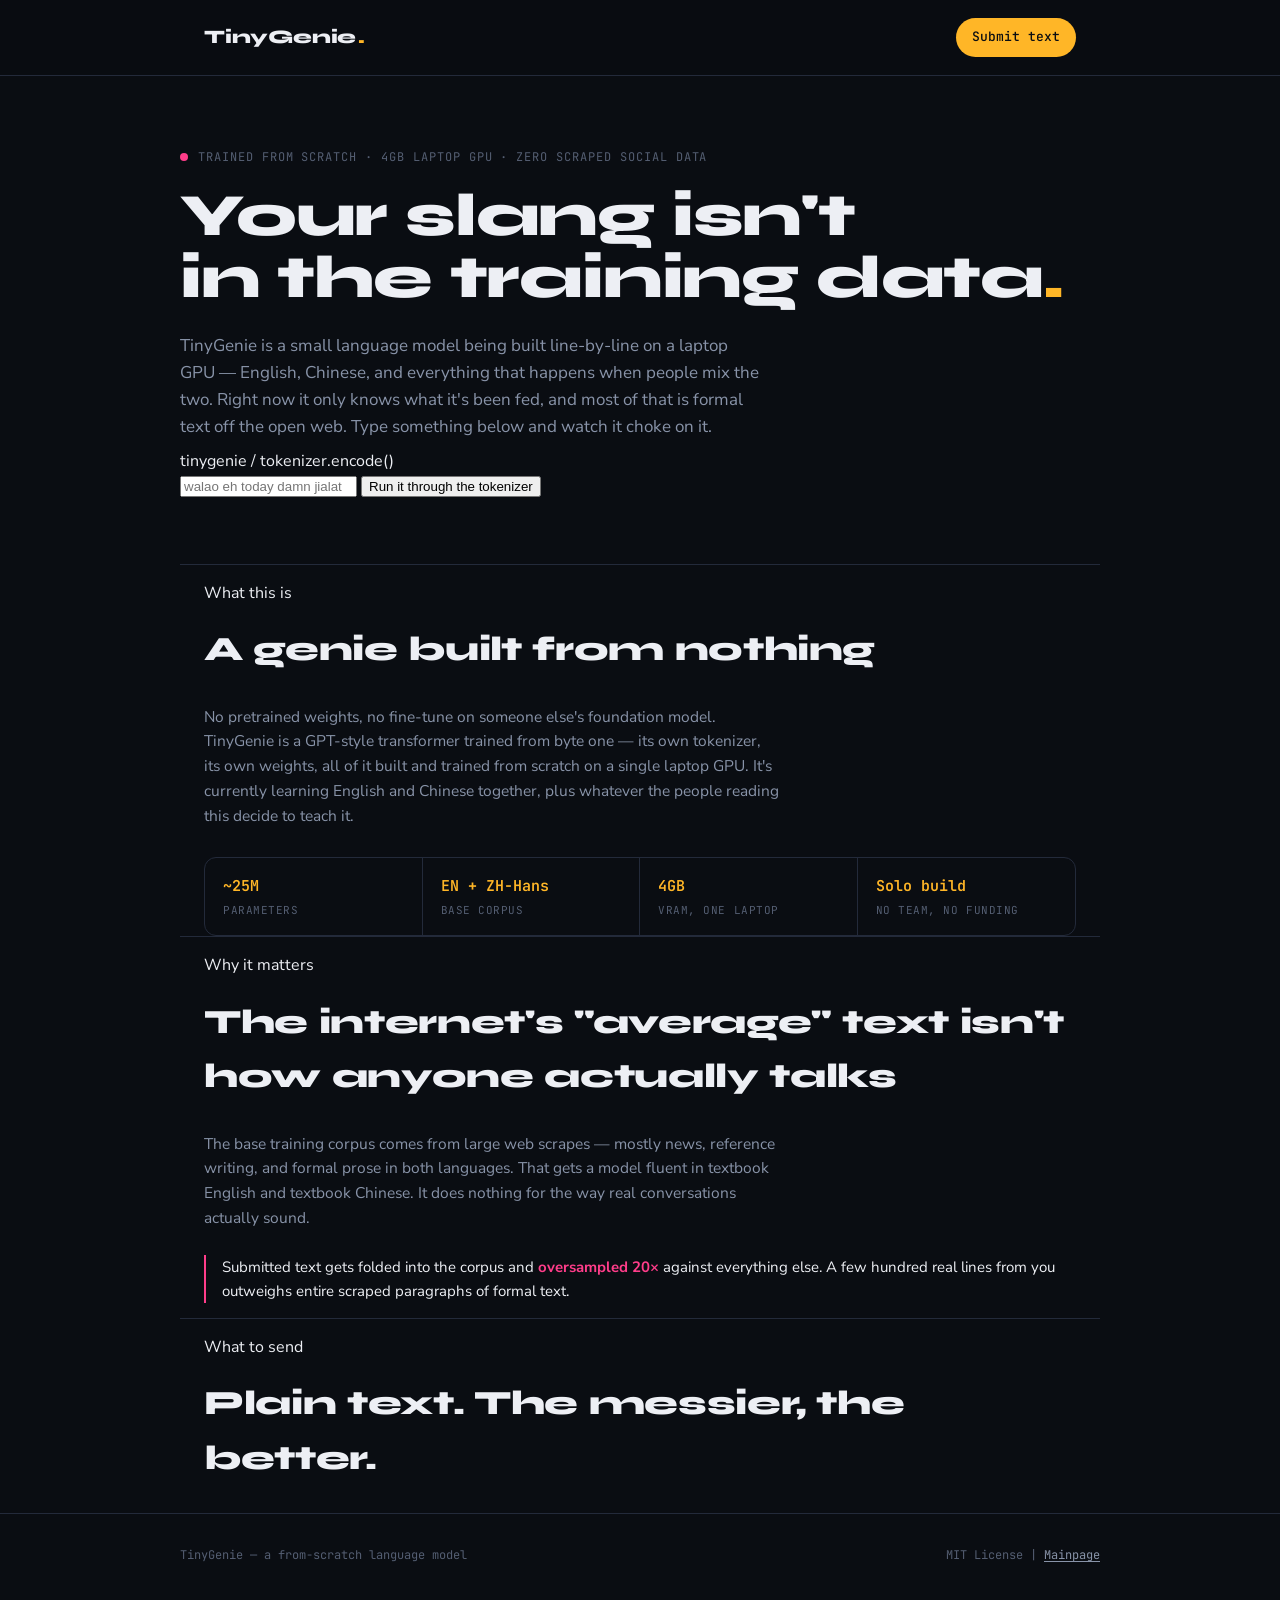
==== content/index.html @ 77d376c7 "Update index.html" ====
<!DOCTYPE html>
<html lang="en">
<head>
<meta charset="UTF-8">
<meta name="viewport" content="width=device-width, initial-scale=1.0">
<title>TinyGenie — Teach it your tongue</title>
<meta name="description" content="TinyGenie is a small language model trained from scratch. Help it learn how people actually talk by submitting slang, Singlish, and code-switched text.">

<link rel="preconnect" href="https://fonts.googleapis.com">
<link rel="preconnect" href="https://fonts.gstatic.com" crossorigin>
<link href="https://fonts.googleapis.com/css2?family=Syne:wght@700;800&family=Nunito+Sans:wght@400;600;700&family=JetBrains+Mono:wght@400;500;600&display=swap" rel="stylesheet">

<style>
  :root{
    --ink:        #0A0D12;
    --ink-raised: #12161F;
    --ink-panel:  #181E2B;
    --line:       #232A3A;
    --amber:      #FFB627;
    --amber-dim:  #8A6A22;
    --magenta:    #FF3D8A;
    --text:       #EDEFF4;
    --text-muted: #8893A8;
    --text-faint: #545E72;

    --display: 'Syne', sans-serif;
    --body:    'Nunito Sans', sans-serif;
    --mono:    'JetBrains Mono', monospace;

    --max: 920px;
  }

  *{ box-sizing: border-box; }
  html{ scroll-behavior: smooth; }
  body{
    margin:0;
    background: var(--ink);
    color: var(--text);
    font-family: var(--body);
    line-height: 1.6;
    -webkit-font-smoothing: antialiased;
  }
  a{ color: inherit; }
  ::selection{ background: var(--magenta); color: var(--ink); }

  :focus-visible{
    outline: 2px solid var(--amber);
    outline-offset: 3px;
  }

  .wrap{
    max-width: var(--max);
    margin: 0 auto;
    padding: 0 24px;
  }

  /* ---------- NAV ---------- */
  header.nav{
    position: sticky;
    top: 0;
    z-index: 20;
    background: rgba(10,13,18,0.85);
    backdrop-filter: blur(8px);
    border-bottom: 1px solid var(--line);
  }
  .nav-inner{
    max-width: var(--max);
    margin: 0 auto;
    padding: 18px 24px;
    display: flex;
    align-items: center;
    justify-content: space-between;
  }
  .wordmark{
    font-family: var(--display);
    font-weight: 800;
    font-size: 19px;
    letter-spacing: -0.01em;
    text-decoration: none;
    display: flex;
    align-items: baseline;
    gap: 2px;
  }
  .wordmark .dot{ color: var(--amber); }
  .nav-cta{
    font-family: var(--mono);
    font-size: 13px;
    font-weight: 500;
    text-decoration: none;
    color: var(--ink);
    background: var(--amber);
    padding: 9px 16px;
    border-radius: 999px;
    white-space: nowrap;
    transition: transform .15s ease, box-shadow .15s ease;
  }
  .nav-cta:hover{ transform: translateY(-1px); box-shadow: 0 4px 18px rgba(255,182,39,0.25); }

  /* ---------- HERO ---------- */
  .hero{
    padding: 72px 0 48px;
  }
  .eyebrow{
    font-family: var(--mono);
    font-size: 12px;
    letter-spacing: 0.08em;
    color: var(--text-faint);
    text-transform: uppercase;
    margin: 0 0 18px;
    display: flex;
    align-items: center;
    gap: 10px;
  }
  .eyebrow::before{
    content: "";
    width: 8px; height: 8px;
    background: var(--magenta);
    border-radius: 50%;
    display: inline-block;
    animation: blink 2.2s ease-in-out infinite;
  }
  @keyframes blink{ 0%,100%{ opacity: 1; } 50%{ opacity: 0.25; } }

  h1{
    font-family: var(--display);
    font-weight: 800;
    font-size: clamp(34px, 6vw, 60px);
    line-height: 1.04;
    letter-spacing: -0.02em;
    margin: 0 0 22px;
  }
  h1 em{
    font-style: normal;
    color: var(--amber);
  }
  .lede{
    font-size: 17px;
    color: var(--text-muted);
    max-width: 58ch;
    margin: 0 0 8px;
  }

  /* ---------- SECTIONS ---------- */
  section{ padding: 64px 0; border-top: 1px solid var(--line); }
  .section-head{ margin-bottom: 28px; }
  h2{
    font-family: var(--display);
    font-weight: 800;
    font-size: clamp(24px, 3.6vw, 34px);
    letter-spacing: -0.01em;
    margin: 0;
  }
  .body-text{ color: var(--text-muted); max-width: 64ch; font-size: 15.5px; }

  .spec-strip{
    margin-top: 28px;
    display: flex;
    flex-wrap: wrap;
    gap: 0;
    border: 1px solid var(--line);
    border-radius: 12px;
    overflow: hidden;
  }
  .spec{
    flex: 1 1 140px;
    padding: 16px 18px;
    border-right: 1px solid var(--line);
  }
  .spec:last-child{ border-right: none; }
  .spec .v{ font-family: var(--mono); font-size: 15px; color: var(--amber); font-weight: 600; }
  .spec .k{ font-family: var(--mono); font-size: 11px; color: var(--text-faint); text-transform: uppercase; letter-spacing: 0.05em; margin-top: 4px; }

  .callout{
    margin-top: 24px;
    font-size: 15px;
    color: var(--text);
    border-left: 2px solid var(--magenta);
    padding-left: 16px;
  }
  .callout strong{ color: var(--magenta); }

  /* footer */
  footer{
    border-top: 1px solid var(--line);
    padding: 32px 24px 40px;
  }
  .footer-inner{
    max-width: var(--max);
    margin: 0 auto;
    display: flex;
    flex-wrap: wrap;
    gap: 16px;
    justify-content: space-between;
    align-items: center;
  }
  .footer-left{ font-family: var(--mono); font-size: 12px; color: var(--text-faint); }
  .footer-right{ font-family: var(--mono); font-size: 12px; color: var(--text-faint); text-align: right; }
  .footer-right a{ color: var(--text-muted); text-decoration: underline; text-underline-offset: 2px; }

  @media (prefers-reduced-motion: reduce){
    *{ animation: none !important; transition: none !important; }
  }
</style>
</head>
<body>

<header class="nav">
  <div class="nav-inner">
    <a href="#top" class="wordmark">TinyGenie<span class="dot">.</span></a>
    <!-- TODO: replace with your real Google Form link (also appears in the CTA band below) -->
    <a class="nav-cta" href="https://docs.google.com/forms/d/e/1FAIpQLSd0yVWl_RcFhxipP-QqCZVVhPbrMBUUb3A0nLfbvth23i6S8w/viewform?usp=publish-editor" target="_blank" rel="noopener">Submit text</a>
  </div>
</header>

<main id="top">

  <!-- ===== HERO ===== -->
  <section class="hero wrap" style="border-top:none;">
    <p class="eyebrow">Trained from scratch · 4GB laptop GPU · zero scraped social data</p>
    <h1>Your slang isn't<br>in the training data<em>.</em></h1>
    <p class="lede">TinyGenie is a small language model being built line-by-line on a laptop GPU — English, Chinese, and everything that happens when people mix the two. Right now it only knows what it's been fed, and most of that is formal text off the open web. Type something below and watch it choke on it.</p>

    <div class="demo">
      <div class="demo-bar">
        <span class="led"></span><span class="led"></span><span class="led"></span>
        <span class="path">tinygenie / tokenizer.encode()</span>
      </div>
      <div class="demo-body">
        <div class="demo-input-row">
          <input id="phrase-input" type="text" maxlength="80" placeholder="walao eh today damn jialat" aria-label="Type a phrase to tokenize">
          <button id="run-btn" type="button">Run it through the tokenizer</button>
        </div>
        <div class="demo-output" id="demo-output" aria-live="polite"></div>
        <p class="demo-readout" id="demo-readout"></p>
      </div>
    </div>
  </section>

  <!-- ===== WHAT THIS IS ===== -->
  <section class="wrap">
    <div class="section-head">
      <p class="kicker">What this is</p>
      <h2>A genie built from nothing</h2>
    </div>
    <p class="body-text">No pretrained weights, no fine-tune on someone else's foundation model. TinyGenie is a GPT-style transformer trained from byte one — its own tokenizer, its own weights, all of it built and trained from scratch on a single laptop GPU. It's currently learning English and Chinese together, plus whatever the people reading this decide to teach it.</p>

    <div class="spec-strip">
      <div class="spec"><div class="v">~25M</div><div class="k">Parameters</div></div>
      <div class="spec"><div class="v">EN + ZH-Hans</div><div class="k">Base corpus</div></div>
      <div class="spec"><div class="v">4GB</div><div class="k">VRAM, one laptop</div></div>
      <div class="spec"><div class="v">Solo build</div><div class="k">No team, no funding</div></div>
    </div>
  </section>

  <!-- ===== WHY YOUR TEXT MATTERS ===== -->
  <section class="wrap">
    <div class="section-head">
      <p class="kicker">Why it matters</p>
      <h2>The internet's "average" text isn't how anyone actually talks</h2>
    </div>
    <p class="body-text">The base training corpus comes from large web scrapes — mostly news, reference writing, and formal prose in both languages. That gets a model fluent in textbook English and textbook Chinese. It does nothing for the way real conversations actually sound.</p>

    <p class="callout">Submitted text gets folded into the corpus and <strong>oversampled 20×</strong> against everything else. A few hundred real lines from you outweighs entire scraped paragraphs of formal text.</p>
  </section>

  <!-- ===== WHAT TO SEND ===== -->
  <section class="wrap">
    <div class="section-head">
      <p class="kicker">What to send</p>
      <h2>Plain text. The messier, the better.</h2>
    </div>

</main>

<footer>
  <div class="footer-inner">
    <div class="footer-left">TinyGenie — a from-scratch language model</div>
    <div class="footer-right">MIT License | <a href="../">Mainpage</a></div>
  </div>
</footer>
</body>
</html>
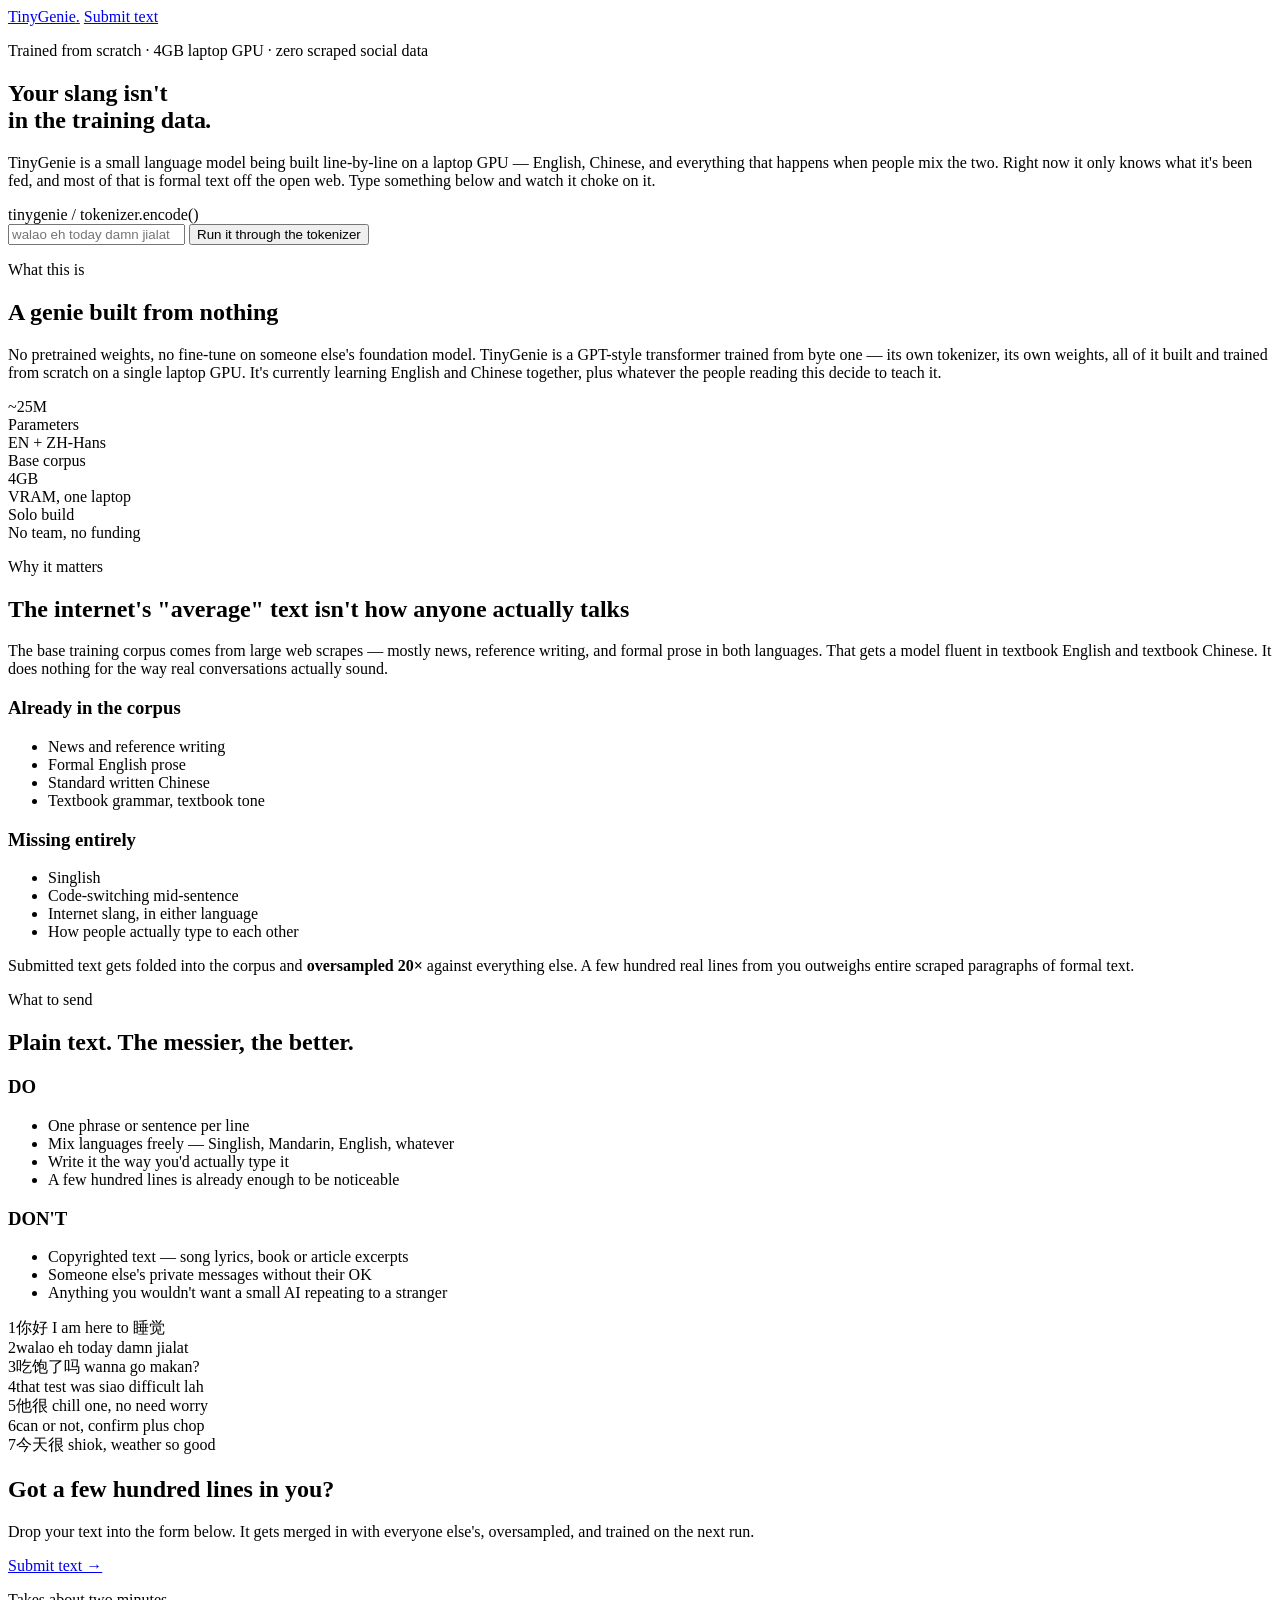
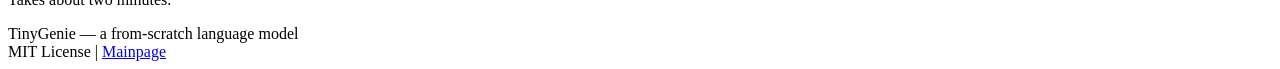
==== commit dadfb904: "Update index.html" ====
--- a/content/index.html
+++ b/content/index.html
@@ -9,198 +9,7 @@
 <link rel="preconnect" href="https://fonts.googleapis.com">
 <link rel="preconnect" href="https://fonts.gstatic.com" crossorigin>
 <link href="https://fonts.googleapis.com/css2?family=Syne:wght@700;800&family=Nunito+Sans:wght@400;600;700&family=JetBrains+Mono:wght@400;500;600&display=swap" rel="stylesheet">
-
-<style>
-  :root{
-    --ink:        #0A0D12;
-    --ink-raised: #12161F;
-    --ink-panel:  #181E2B;
-    --line:       #232A3A;
-    --amber:      #FFB627;
-    --amber-dim:  #8A6A22;
-    --magenta:    #FF3D8A;
-    --text:       #EDEFF4;
-    --text-muted: #8893A8;
-    --text-faint: #545E72;
-
-    --display: 'Syne', sans-serif;
-    --body:    'Nunito Sans', sans-serif;
-    --mono:    'JetBrains Mono', monospace;
-
-    --max: 920px;
-  }
-
-  *{ box-sizing: border-box; }
-  html{ scroll-behavior: smooth; }
-  body{
-    margin:0;
-    background: var(--ink);
-    color: var(--text);
-    font-family: var(--body);
-    line-height: 1.6;
-    -webkit-font-smoothing: antialiased;
-  }
-  a{ color: inherit; }
-  ::selection{ background: var(--magenta); color: var(--ink); }
-
-  :focus-visible{
-    outline: 2px solid var(--amber);
-    outline-offset: 3px;
-  }
-
-  .wrap{
-    max-width: var(--max);
-    margin: 0 auto;
-    padding: 0 24px;
-  }
-
-  /* ---------- NAV ---------- */
-  header.nav{
-    position: sticky;
-    top: 0;
-    z-index: 20;
-    background: rgba(10,13,18,0.85);
-    backdrop-filter: blur(8px);
-    border-bottom: 1px solid var(--line);
-  }
-  .nav-inner{
-    max-width: var(--max);
-    margin: 0 auto;
-    padding: 18px 24px;
-    display: flex;
-    align-items: center;
-    justify-content: space-between;
-  }
-  .wordmark{
-    font-family: var(--display);
-    font-weight: 800;
-    font-size: 19px;
-    letter-spacing: -0.01em;
-    text-decoration: none;
-    display: flex;
-    align-items: baseline;
-    gap: 2px;
-  }
-  .wordmark .dot{ color: var(--amber); }
-  .nav-cta{
-    font-family: var(--mono);
-    font-size: 13px;
-    font-weight: 500;
-    text-decoration: none;
-    color: var(--ink);
-    background: var(--amber);
-    padding: 9px 16px;
-    border-radius: 999px;
-    white-space: nowrap;
-    transition: transform .15s ease, box-shadow .15s ease;
-  }
-  .nav-cta:hover{ transform: translateY(-1px); box-shadow: 0 4px 18px rgba(255,182,39,0.25); }
-
-  /* ---------- HERO ---------- */
-  .hero{
-    padding: 72px 0 48px;
-  }
-  .eyebrow{
-    font-family: var(--mono);
-    font-size: 12px;
-    letter-spacing: 0.08em;
-    color: var(--text-faint);
-    text-transform: uppercase;
-    margin: 0 0 18px;
-    display: flex;
-    align-items: center;
-    gap: 10px;
-  }
-  .eyebrow::before{
-    content: "";
-    width: 8px; height: 8px;
-    background: var(--magenta);
-    border-radius: 50%;
-    display: inline-block;
-    animation: blink 2.2s ease-in-out infinite;
-  }
-  @keyframes blink{ 0%,100%{ opacity: 1; } 50%{ opacity: 0.25; } }
-
-  h1{
-    font-family: var(--display);
-    font-weight: 800;
-    font-size: clamp(34px, 6vw, 60px);
-    line-height: 1.04;
-    letter-spacing: -0.02em;
-    margin: 0 0 22px;
-  }
-  h1 em{
-    font-style: normal;
-    color: var(--amber);
-  }
-  .lede{
-    font-size: 17px;
-    color: var(--text-muted);
-    max-width: 58ch;
-    margin: 0 0 8px;
-  }
-
-  /* ---------- SECTIONS ---------- */
-  section{ padding: 64px 0; border-top: 1px solid var(--line); }
-  .section-head{ margin-bottom: 28px; }
-  h2{
-    font-family: var(--display);
-    font-weight: 800;
-    font-size: clamp(24px, 3.6vw, 34px);
-    letter-spacing: -0.01em;
-    margin: 0;
-  }
-  .body-text{ color: var(--text-muted); max-width: 64ch; font-size: 15.5px; }
-
-  .spec-strip{
-    margin-top: 28px;
-    display: flex;
-    flex-wrap: wrap;
-    gap: 0;
-    border: 1px solid var(--line);
-    border-radius: 12px;
-    overflow: hidden;
-  }
-  .spec{
-    flex: 1 1 140px;
-    padding: 16px 18px;
-    border-right: 1px solid var(--line);
-  }
-  .spec:last-child{ border-right: none; }
-  .spec .v{ font-family: var(--mono); font-size: 15px; color: var(--amber); font-weight: 600; }
-  .spec .k{ font-family: var(--mono); font-size: 11px; color: var(--text-faint); text-transform: uppercase; letter-spacing: 0.05em; margin-top: 4px; }
-
-  .callout{
-    margin-top: 24px;
-    font-size: 15px;
-    color: var(--text);
-    border-left: 2px solid var(--magenta);
-    padding-left: 16px;
-  }
-  .callout strong{ color: var(--magenta); }
-
-  /* footer */
-  footer{
-    border-top: 1px solid var(--line);
-    padding: 32px 24px 40px;
-  }
-  .footer-inner{
-    max-width: var(--max);
-    margin: 0 auto;
-    display: flex;
-    flex-wrap: wrap;
-    gap: 16px;
-    justify-content: space-between;
-    align-items: center;
-  }
-  .footer-left{ font-family: var(--mono); font-size: 12px; color: var(--text-faint); }
-  .footer-right{ font-family: var(--mono); font-size: 12px; color: var(--text-faint); text-align: right; }
-  .footer-right a{ color: var(--text-muted); text-decoration: underline; text-underline-offset: 2px; }
-
-  @media (prefers-reduced-motion: reduce){
-    *{ animation: none !important; transition: none !important; }
-  }
-</style>
+<link rel="stylesheet" href="../assets/css/main.css">
 </head>
 <body>
 
@@ -260,6 +69,27 @@
     </div>
     <p class="body-text">The base training corpus comes from large web scrapes — mostly news, reference writing, and formal prose in both languages. That gets a model fluent in textbook English and textbook Chinese. It does nothing for the way real conversations actually sound.</p>
 
+    <div class="compare">
+      <div class="compare-col has">
+        <h3>Already in the corpus</h3>
+        <ul>
+          <li>News and reference writing</li>
+          <li>Formal English prose</li>
+          <li>Standard written Chinese</li>
+          <li>Textbook grammar, textbook tone</li>
+        </ul>
+      </div>
+      <div class="compare-col missing">
+        <h3>Missing entirely</h3>
+        <ul>
+          <li>Singlish</li>
+          <li>Code-switching mid-sentence</li>
+          <li>Internet slang, in either language</li>
+          <li>How people actually type to each other</li>
+        </ul>
+      </div>
+    </div>
+
     <p class="callout">Submitted text gets folded into the corpus and <strong>oversampled 20×</strong> against everything else. A few hundred real lines from you outweighs entire scraped paragraphs of formal text.</p>
   </section>
 
@@ -270,6 +100,46 @@
       <h2>Plain text. The messier, the better.</h2>
     </div>
 
+    <div class="rules">
+      <div class="rule-card do">
+        <h3>DO</h3>
+        <ul>
+          <li>One phrase or sentence per line</li>
+          <li>Mix languages freely — Singlish, Mandarin, English, whatever</li>
+          <li>Write it the way you'd actually type it</li>
+          <li>A few hundred lines is already enough to be noticeable</li>
+        </ul>
+      </div>
+      <div class="rule-card dont">
+        <h3>DON'T</h3>
+        <ul>
+          <li>Copyrighted text — song lyrics, book or article excerpts</li>
+          <li>Someone else's private messages without their OK</li>
+          <li>Anything you wouldn't want a small AI repeating to a stranger</li>
+        </ul>
+      </div>
+    </div>
+
+    <div class="example-block">
+      <div class="ln"><span class="no">1</span><span class="tx">你好 I am here to 睡觉</span></div>
+      <div class="ln"><span class="no">2</span><span class="tx">walao eh today damn jialat</span></div>
+      <div class="ln"><span class="no">3</span><span class="tx">吃饱了吗 wanna go makan?</span></div>
+      <div class="ln"><span class="no">4</span><span class="tx">that test was siao difficult lah</span></div>
+      <div class="ln"><span class="no">5</span><span class="tx">他很 chill one, no need worry</span></div>
+      <div class="ln"><span class="no">6</span><span class="tx">can or not, confirm plus chop</span></div>
+      <div class="ln"><span class="no">7</span><span class="tx">今天很 shiok, weather so good</span></div>
+    </div>
+  </section>
+
+  <!-- ===== CTA ===== -->
+  <section class="cta-band" id="submit">
+    <h2>Got a few hundred lines in you?</h2>
+    <p>Drop your text into the form below. It gets merged in with everyone else's, oversampled, and trained on the next run.</p>
+    <!-- TODO: replace with your real Google Form link -->
+    <a class="cta-big" href="https://docs.google.com/forms/d/e/1FAIpQLSd0yVWl_RcFhxipP-QqCZVVhPbrMBUUb3A0nLfbvth23i6S8w/viewform?usp=publish-editor" target="_blank" rel="noopener">Submit text →</a>
+    <p class="cta-note">Takes about two minutes.</p>
+  </section>
+
 </main>
 
 <footer>
@@ -278,5 +148,6 @@
     <div class="footer-right">MIT License | <a href="../">Mainpage</a></div>
   </div>
 </footer>
+
 </body>
 </html>
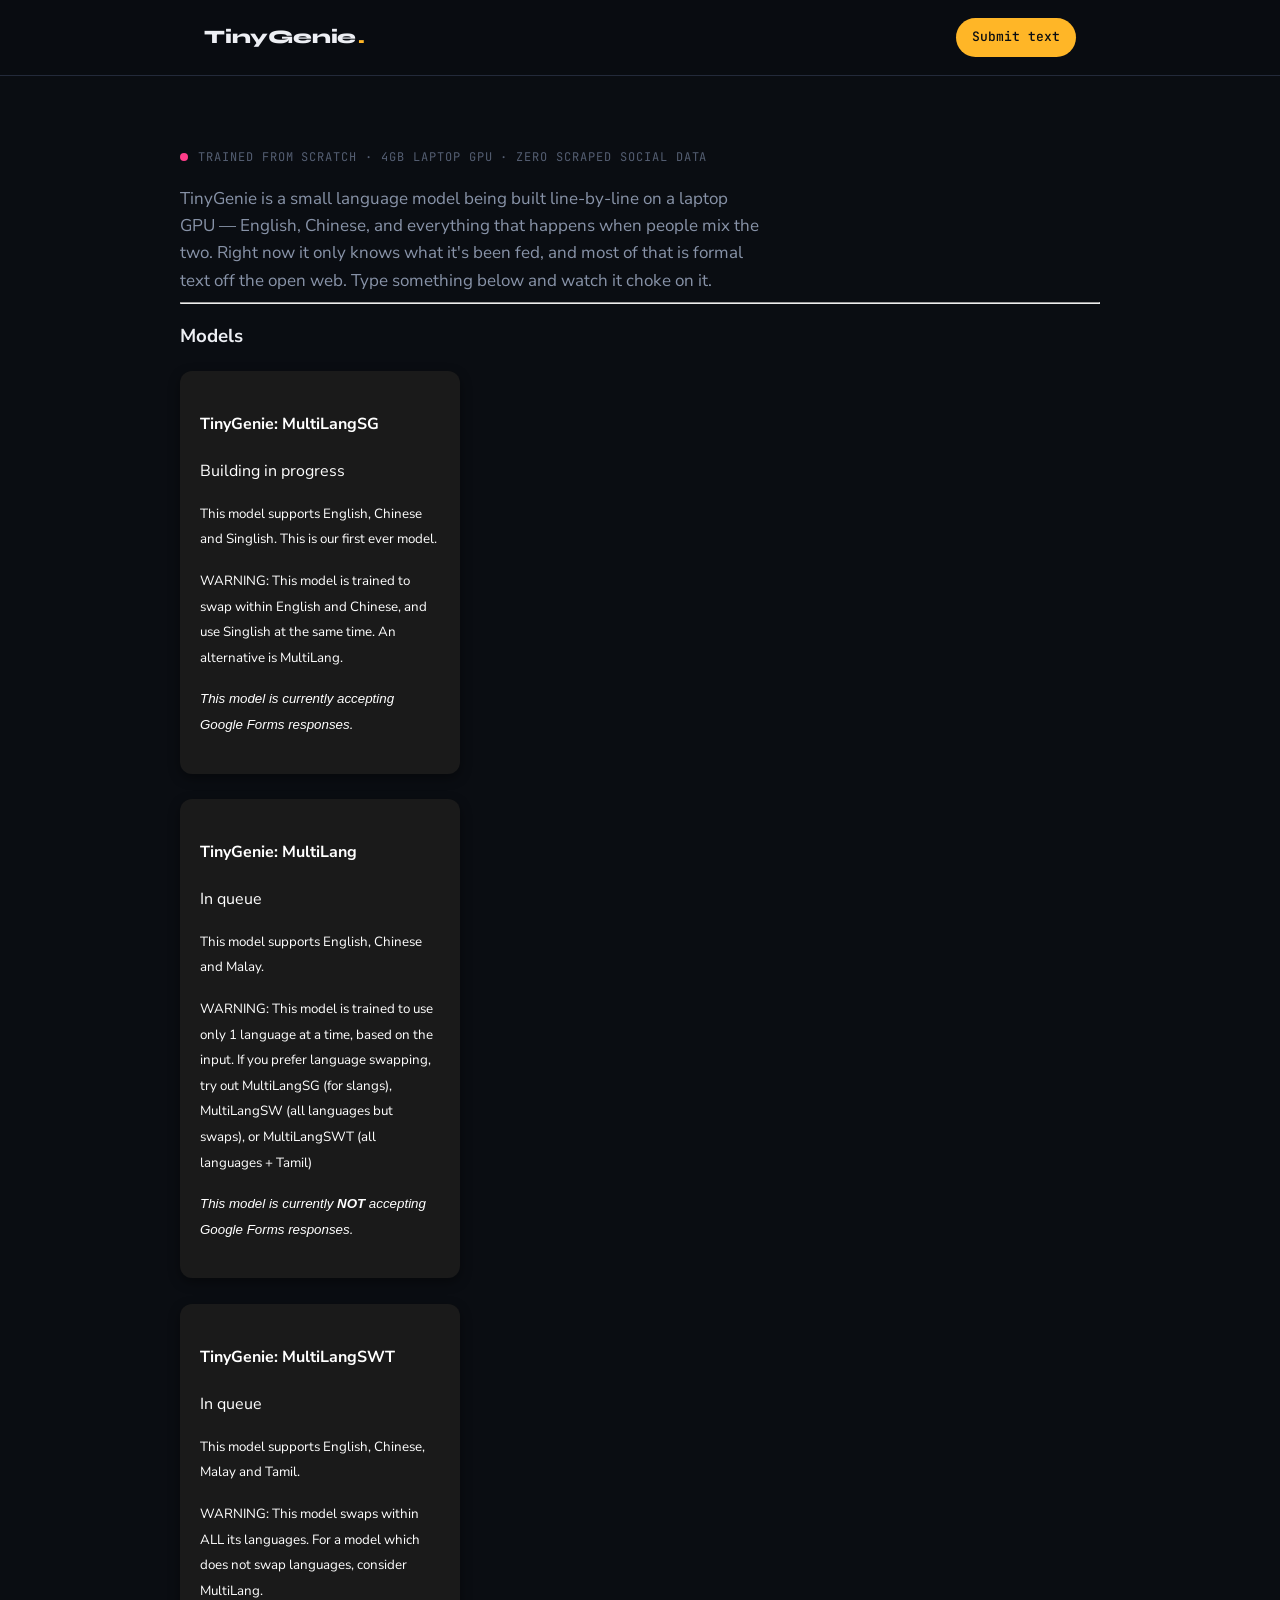
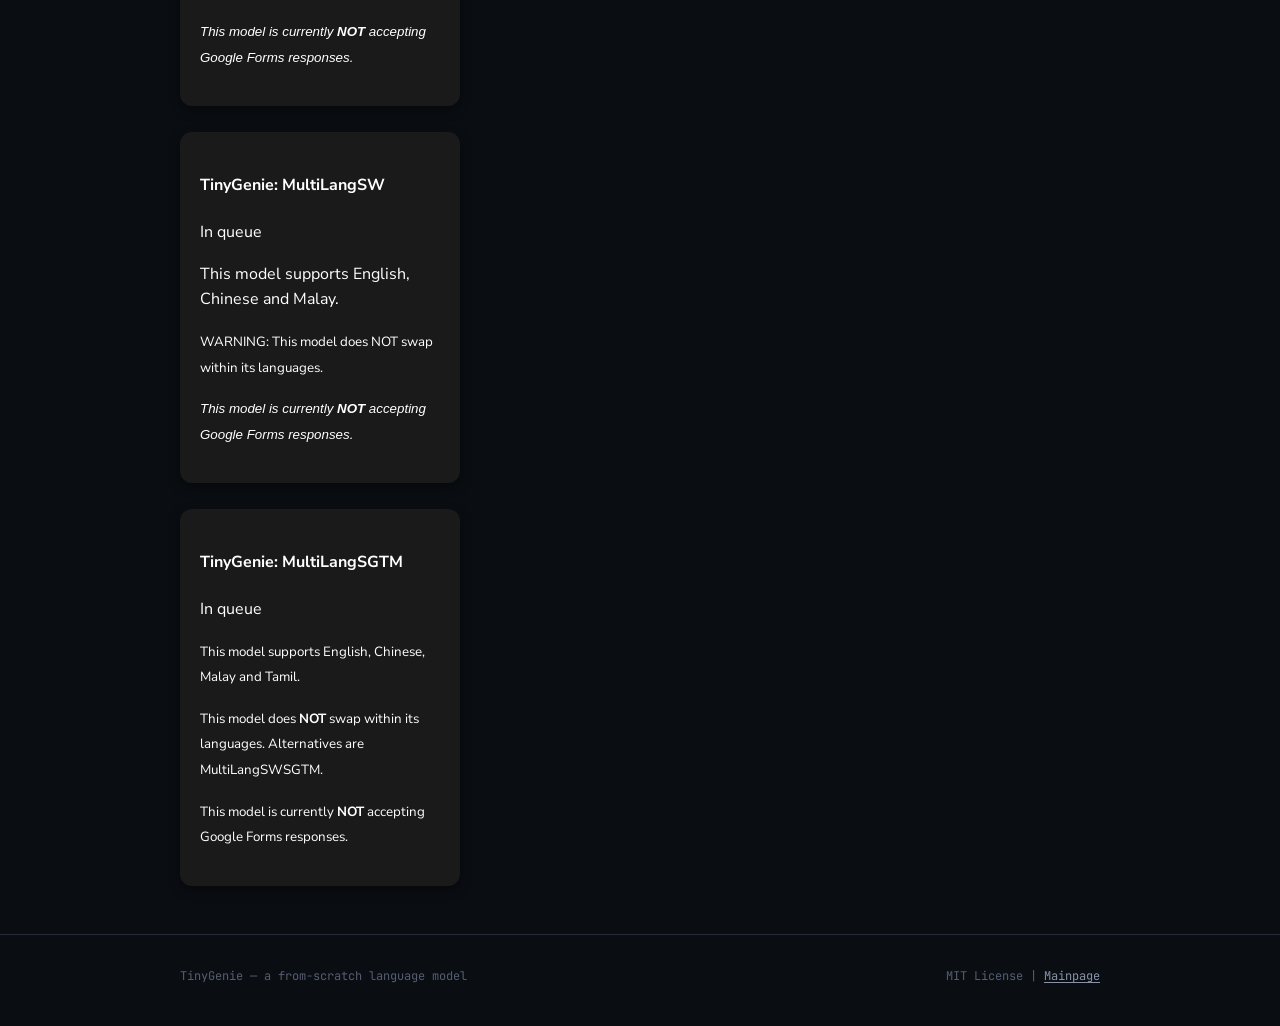
==== commit 2d2cc652: "Update index.html" ====
--- a/content/index.html
+++ b/content/index.html
@@ -10,6 +10,7 @@
 <link rel="preconnect" href="https://fonts.gstatic.com" crossorigin>
 <link href="https://fonts.googleapis.com/css2?family=Syne:wght@700;800&family=Nunito+Sans:wght@400;600;700&family=JetBrains+Mono:wght@400;500;600&display=swap" rel="stylesheet">
 <link rel="stylesheet" href="../assets/css/main.css">
+<link rel="stylesheet" href="../assets/css/card.css">
 </head>
 <body>
 
@@ -26,120 +27,47 @@
   <!-- ===== HERO ===== -->
   <section class="hero wrap" style="border-top:none;">
     <p class="eyebrow">Trained from scratch · 4GB laptop GPU · zero scraped social data</p>
-    <h1>Your slang isn't<br>in the training data<em>.</em></h1>
     <p class="lede">TinyGenie is a small language model being built line-by-line on a laptop GPU — English, Chinese, and everything that happens when people mix the two. Right now it only knows what it's been fed, and most of that is formal text off the open web. Type something below and watch it choke on it.</p>
-
-    <div class="demo">
-      <div class="demo-bar">
-        <span class="led"></span><span class="led"></span><span class="led"></span>
-        <span class="path">tinygenie / tokenizer.encode()</span>
-      </div>
-      <div class="demo-body">
-        <div class="demo-input-row">
-          <input id="phrase-input" type="text" maxlength="80" placeholder="walao eh today damn jialat" aria-label="Type a phrase to tokenize">
-          <button id="run-btn" type="button">Run it through the tokenizer</button>
-        </div>
-        <div class="demo-output" id="demo-output" aria-live="polite"></div>
-        <p class="demo-readout" id="demo-readout"></p>
-      </div>
+    <hr>
+    <h3>Models</h3>
+    <div id="card">
+      <h4>TinyGenie: MultiLangSG</h4>
+      <p>Building in progress</p>
+      <p><small>This model supports English, Chinese and Singlish. This is our first ever model.</small></p>
+      <p><small>WARNING: This model is trained to swap within English and Chinese, and use Singlish at the same time. An alternative is MultiLang.</small></p>
+      <p><small><i>This model is currently accepting Google Forms responses.</i></small></p>
     </div>
-  </section>
-
-  <!-- ===== WHAT THIS IS ===== -->
-  <section class="wrap">
-    <div class="section-head">
-      <p class="kicker">What this is</p>
-      <h2>A genie built from nothing</h2>
+    <br>
+    <div id="card">
+      <h4>TinyGenie: MultiLang</h4>
+      <p>In queue</p>
+      <p><small>This model supports English, Chinese and Malay.</small></p>
+      <p><small>WARNING: This model is trained to use only 1 language at a time, based on the input. If you prefer language swapping, try out MultiLangSG (for slangs), MultiLangSW (all languages but swaps), or MultiLangSWT (all languages + Tamil)</small></p>
+      <p><small><i>This model is currently <b>NOT</b> accepting Google Forms responses.</i></small></p>
     </div>
-    <p class="body-text">No pretrained weights, no fine-tune on someone else's foundation model. TinyGenie is a GPT-style transformer trained from byte one — its own tokenizer, its own weights, all of it built and trained from scratch on a single laptop GPU. It's currently learning English and Chinese together, plus whatever the people reading this decide to teach it.</p>
-
-    <div class="spec-strip">
-      <div class="spec"><div class="v">~25M</div><div class="k">Parameters</div></div>
-      <div class="spec"><div class="v">EN + ZH-Hans</div><div class="k">Base corpus</div></div>
-      <div class="spec"><div class="v">4GB</div><div class="k">VRAM, one laptop</div></div>
-      <div class="spec"><div class="v">Solo build</div><div class="k">No team, no funding</div></div>
+    <br>
+    <div id="card">
+      <h4>TinyGenie: MultiLangSWT</h4>
+      <p>In queue
+      <p><small>This model supports English, Chinese, Malay and Tamil.</small></p>
+      <p><small>WARNING: This model swaps within ALL its languages. For a model which does not swap languages, consider MultiLang.</small></p>
+      <p><small><i>This model is currently <b>NOT</b> accepting Google Forms responses.</i></small></p>
     </div>
-  </section>
-
-  <!-- ===== WHY YOUR TEXT MATTERS ===== -->
-  <section class="wrap">
-    <div class="section-head">
-      <p class="kicker">Why it matters</p>
-      <h2>The internet's "average" text isn't how anyone actually talks</h2>
+    <br>
+    <div id="card">
+      <h4>TinyGenie: MultiLangSW</h4>
+      <p>In queue</p>
+      <p>This model supports English, Chinese and Malay.</p>
+      <p><small>WARNING: This model does NOT swap within its languages.</small></p>
+      <p><small><i>This model is currently <b>NOT</b> accepting Google Forms responses.</i></small></p>
     </div>
-    <p class="body-text">The base training corpus comes from large web scrapes — mostly news, reference writing, and formal prose in both languages. That gets a model fluent in textbook English and textbook Chinese. It does nothing for the way real conversations actually sound.</p>
-
-    <div class="compare">
-      <div class="compare-col has">
-        <h3>Already in the corpus</h3>
-        <ul>
-          <li>News and reference writing</li>
-          <li>Formal English prose</li>
-          <li>Standard written Chinese</li>
-          <li>Textbook grammar, textbook tone</li>
-        </ul>
-      </div>
-      <div class="compare-col missing">
-        <h3>Missing entirely</h3>
-        <ul>
-          <li>Singlish</li>
-          <li>Code-switching mid-sentence</li>
-          <li>Internet slang, in either language</li>
-          <li>How people actually type to each other</li>
-        </ul>
-      </div>
-    </div>
-
-    <p class="callout">Submitted text gets folded into the corpus and <strong>oversampled 20×</strong> against everything else. A few hundred real lines from you outweighs entire scraped paragraphs of formal text.</p>
-  </section>
-
-  <!-- ===== WHAT TO SEND ===== -->
-  <section class="wrap">
-    <div class="section-head">
-      <p class="kicker">What to send</p>
-      <h2>Plain text. The messier, the better.</h2>
-    </div>
-
-    <div class="rules">
-      <div class="rule-card do">
-        <h3>DO</h3>
-        <ul>
-          <li>One phrase or sentence per line</li>
-          <li>Mix languages freely — Singlish, Mandarin, English, whatever</li>
-          <li>Write it the way you'd actually type it</li>
-          <li>A few hundred lines is already enough to be noticeable</li>
-        </ul>
-      </div>
-      <div class="rule-card dont">
-        <h3>DON'T</h3>
-        <ul>
-          <li>Copyrighted text — song lyrics, book or article excerpts</li>
-          <li>Someone else's private messages without their OK</li>
-          <li>Anything you wouldn't want a small AI repeating to a stranger</li>
-        </ul>
-      </div>
-    </div>
-
-    <div class="example-block">
-      <div class="ln"><span class="no">1</span><span class="tx">你好 I am here to 睡觉</span></div>
-      <div class="ln"><span class="no">2</span><span class="tx">walao eh today damn jialat</span></div>
-      <div class="ln"><span class="no">3</span><span class="tx">吃饱了吗 wanna go makan?</span></div>
-      <div class="ln"><span class="no">4</span><span class="tx">that test was siao difficult lah</span></div>
-      <div class="ln"><span class="no">5</span><span class="tx">他很 chill one, no need worry</span></div>
-      <div class="ln"><span class="no">6</span><span class="tx">can or not, confirm plus chop</span></div>
-      <div class="ln"><span class="no">7</span><span class="tx">今天很 shiok, weather so good</span></div>
-    </div>
-  </section>
-
-  <!-- ===== CTA ===== -->
-  <section class="cta-band" id="submit">
-    <h2>Got a few hundred lines in you?</h2>
-    <p>Drop your text into the form below. It gets merged in with everyone else's, oversampled, and trained on the next run.</p>
-    <!-- TODO: replace with your real Google Form link -->
-    <a class="cta-big" href="https://docs.google.com/forms/d/e/1FAIpQLSd0yVWl_RcFhxipP-QqCZVVhPbrMBUUb3A0nLfbvth23i6S8w/viewform?usp=publish-editor" target="_blank" rel="noopener">Submit text →</a>
-    <p class="cta-note">Takes about two minutes.</p>
-  </section>
-
+    <br>
+    <div id="card">
+      <h4>TinyGenie: MultiLangSGTM</h4>
+      <p>In queue</p>
+      <p><small>This model supports English, Chinese, Malay and Tamil.</small></p>
+      <p><small>This model does <b>NOT</b> swap within its languages. Alternatives are MultiLangSWSGTM.</small></p>
+      <p><small>This model is currently <b>NOT</b> accepting Google Forms responses.</small></p>
 </main>
 
 <footer>
--- a/assets/css/main.css
+++ b/assets/css/main.css
@@ -0,0 +1,380 @@
+  :root{
+    --ink:        #0A0D12;
+    --ink-raised: #12161F;
+    --ink-panel:  #181E2B;
+    --line:       #232A3A;
+    --amber:      #FFB627;
+    --amber-dim:  #8A6A22;
+    --magenta:    #FF3D8A;
+    --text:       #EDEFF4;
+    --text-muted: #8893A8;
+    --text-faint: #545E72;
+
+    --display: 'Syne', sans-serif;
+    --body:    'Nunito Sans', sans-serif;
+    --mono:    'JetBrains Mono', monospace;
+
+    --max: 920px;
+  }
+
+  *{ box-sizing: border-box; }
+  html{ scroll-behavior: smooth; }
+  body{
+    margin:0;
+    background: var(--ink);
+    color: var(--text);
+    font-family: var(--body);
+    line-height: 1.6;
+    -webkit-font-smoothing: antialiased;
+  }
+  a{ color: inherit; }
+  ::selection{ background: var(--magenta); color: var(--ink); }
+
+  :focus-visible{
+    outline: 2px solid var(--amber);
+    outline-offset: 3px;
+  }
+
+  .wrap{
+    max-width: var(--max);
+    margin: 0 auto;
+    padding: 0 24px;
+  }
+
+  /* ---------- NAV ---------- */
+  header.nav{
+    position: sticky;
+    top: 0;
+    z-index: 20;
+    background: rgba(10,13,18,0.85);
+    backdrop-filter: blur(8px);
+    border-bottom: 1px solid var(--line);
+  }
+  .nav-inner{
+    max-width: var(--max);
+    margin: 0 auto;
+    padding: 18px 24px;
+    display: flex;
+    align-items: center;
+    justify-content: space-between;
+  }
+  .wordmark{
+    font-family: var(--display);
+    font-weight: 800;
+    font-size: 19px;
+    letter-spacing: -0.01em;
+    text-decoration: none;
+    display: flex;
+    align-items: baseline;
+    gap: 2px;
+  }
+  .wordmark .dot{ color: var(--amber); }
+  .nav-cta{
+    font-family: var(--mono);
+    font-size: 13px;
+    font-weight: 500;
+    text-decoration: none;
+    color: var(--ink);
+    background: var(--amber);
+    padding: 9px 16px;
+    border-radius: 999px;
+    white-space: nowrap;
+    transition: transform .15s ease, box-shadow .15s ease;
+  }
+  .nav-cta:hover{ transform: translateY(-1px); box-shadow: 0 4px 18px rgba(255,182,39,0.25); }
+
+  /* ---------- HERO ---------- */
+  .hero{
+    padding: 72px 0 48px;
+  }
+  .eyebrow{
+    font-family: var(--mono);
+    font-size: 12px;
+    letter-spacing: 0.08em;
+    color: var(--text-faint);
+    text-transform: uppercase;
+    margin: 0 0 18px;
+    display: flex;
+    align-items: center;
+    gap: 10px;
+  }
+  .eyebrow::before{
+    content: "";
+    width: 8px; height: 8px;
+    background: var(--magenta);
+    border-radius: 50%;
+    display: inline-block;
+    animation: blink 2.2s ease-in-out infinite;
+  }
+  @keyframes blink{ 0%,100%{ opacity: 1; } 50%{ opacity: 0.25; } }
+
+  h1{
+    font-family: var(--display);
+    font-weight: 800;
+    font-size: clamp(34px, 6vw, 60px);
+    line-height: 1.04;
+    letter-spacing: -0.02em;
+    margin: 0 0 22px;
+  }
+  h1 em{
+    font-style: normal;
+    color: var(--amber);
+  }
+  .lede{
+    font-size: 17px;
+    color: var(--text-muted);
+    max-width: 58ch;
+    margin: 0 0 8px;
+  }
+
+  /* ---------- DEMO PANEL ---------- */
+  .demo{
+    margin-top: 40px;
+    background: var(--ink-panel);
+    border: 1px solid var(--line);
+    border-radius: 16px;
+    overflow: hidden;
+  }
+  .demo-bar{
+    display: flex;
+    align-items: center;
+    gap: 8px;
+    padding: 12px 18px;
+    border-bottom: 1px solid var(--line);
+    font-family: var(--mono);
+    font-size: 12px;
+    color: var(--text-faint);
+  }
+  .demo-bar .led{ width: 9px; height: 9px; border-radius: 50%; background: var(--line); }
+  .demo-bar .led:nth-child(1){ background: #FF5F57; }
+  .demo-bar .led:nth-child(2){ background: #FEBC2E; }
+  .demo-bar .led:nth-child(3){ background: #28C840; }
+  .demo-bar .path{ margin-left: 10px; opacity: 0.8; }
+
+  .demo-body{ padding: 22px; }
+
+  .demo-input-row{
+    display: flex;
+    gap: 10px;
+    flex-wrap: wrap;
+  }
+  #phrase-input{
+    flex: 1 1 260px;
+    background: var(--ink-raised);
+    border: 1px solid var(--line);
+    color: var(--text);
+    font-family: var(--mono);
+    font-size: 14px;
+    padding: 12px 14px;
+    border-radius: 10px;
+  }
+  #phrase-input::placeholder{ color: var(--text-faint); }
+  #run-btn{
+    font-family: var(--mono);
+    font-size: 13px;
+    font-weight: 500;
+    color: var(--ink);
+    background: var(--magenta);
+    border: none;
+    padding: 0 18px;
+    border-radius: 10px;
+    cursor: pointer;
+    transition: transform .15s ease, box-shadow .15s ease;
+  }
+  #run-btn:hover{ transform: translateY(-1px); box-shadow: 0 4px 18px rgba(255,61,138,0.3); }
+
+  .demo-output{
+    margin-top: 20px;
+    min-height: 52px;
+    display: flex;
+    flex-wrap: wrap;
+    gap: 6px;
+    align-items: center;
+  }
+  .chip{
+    font-family: var(--mono);
+    font-size: 13px;
+    padding: 6px 10px;
+    border-radius: 6px;
+    opacity: 0;
+    transform: translateY(6px);
+    animation: chip-in .35s ease forwards;
+  }
+  .chip.known{
+    background: rgba(136,147,168,0.12);
+    color: var(--text-muted);
+    border: 1px solid var(--line);
+  }
+  .chip.broken{
+    background: rgba(255,61,138,0.1);
+    color: var(--amber);
+    border: 1px solid rgba(255,182,39,0.35);
+  }
+  @keyframes chip-in{ to{ opacity: 1; transform: translateY(0); } }
+
+  .demo-readout{
+    margin-top: 18px;
+    padding-top: 16px;
+    border-top: 1px dashed var(--line);
+    font-size: 14px;
+    color: var(--text-muted);
+  }
+  .demo-readout strong{ color: var(--amber); font-family: var(--mono); font-weight: 600; }
+
+  /* ---------- SECTIONS ---------- */
+  section{ padding: 64px 0; border-top: 1px solid var(--line); }
+  .section-head{ margin-bottom: 28px; }
+  .kicker{
+    font-family: var(--mono);
+    font-size: 12px;
+    letter-spacing: 0.08em;
+    text-transform: uppercase;
+    color: var(--magenta);
+    margin: 0 0 10px;
+  }
+  h2{
+    font-family: var(--display);
+    font-weight: 800;
+    font-size: clamp(24px, 3.6vw, 34px);
+    letter-spacing: -0.01em;
+    margin: 0;
+  }
+  .body-text{ color: var(--text-muted); max-width: 64ch; font-size: 15.5px; }
+
+  .spec-strip{
+    margin-top: 28px;
+    display: flex;
+    flex-wrap: wrap;
+    gap: 0;
+    border: 1px solid var(--line);
+    border-radius: 12px;
+    overflow: hidden;
+  }
+  .spec{
+    flex: 1 1 140px;
+    padding: 16px 18px;
+    border-right: 1px solid var(--line);
+  }
+  .spec:last-child{ border-right: none; }
+  .spec .v{ font-family: var(--mono); font-size: 15px; color: var(--amber); font-weight: 600; }
+  .spec .k{ font-family: var(--mono); font-size: 11px; color: var(--text-faint); text-transform: uppercase; letter-spacing: 0.05em; margin-top: 4px; }
+
+  /* compare columns */
+  .compare{
+    display: grid;
+    grid-template-columns: 1fr 1fr;
+    gap: 18px;
+    margin-top: 28px;
+  }
+  @media (max-width: 640px){ .compare{ grid-template-columns: 1fr; } }
+  .compare-col{
+    border: 1px solid var(--line);
+    border-radius: 14px;
+    padding: 22px;
+    background: var(--ink-raised);
+  }
+  .compare-col h3{
+    font-family: var(--mono);
+    font-size: 12px;
+    text-transform: uppercase;
+    letter-spacing: 0.06em;
+    margin: 0 0 14px;
+    color: var(--text-faint);
+  }
+  .compare-col.has ul li::before{ content: "✓ "; color: var(--text-faint); }
+  .compare-col.missing{ border-color: rgba(255,182,39,0.35); }
+  .compare-col.missing h3{ color: var(--amber); }
+  .compare-col.missing ul li::before{ content: "— "; color: var(--amber); }
+  .compare-col ul{ margin: 0; padding: 0; list-style: none; }
+  .compare-col li{ font-size: 14.5px; color: var(--text-muted); margin-bottom: 9px; }
+
+  .callout{
+    margin-top: 24px;
+    font-size: 15px;
+    color: var(--text);
+    border-left: 2px solid var(--magenta);
+    padding-left: 16px;
+  }
+  .callout strong{ color: var(--magenta); }
+
+  /* what to send */
+  .rules{
+    display: grid;
+    grid-template-columns: 1fr 1fr;
+    gap: 18px;
+    margin-top: 28px;
+  }
+  @media (max-width: 640px){ .rules{ grid-template-columns: 1fr; } }
+  .rule-card{ border: 1px solid var(--line); border-radius: 14px; padding: 22px; }
+  .rule-card h3{ font-family: var(--mono); font-size: 13px; margin: 0 0 14px; }
+  .rule-card.do h3{ color: var(--amber); }
+  .rule-card.dont h3{ color: var(--text-faint); }
+  .rule-card ul{ margin: 0; padding-left: 18px; color: var(--text-muted); font-size: 14.5px; }
+  .rule-card li{ margin-bottom: 8px; }
+
+  .example-block{
+    margin-top: 24px;
+    background: var(--ink-panel);
+    border: 1px solid var(--line);
+    border-radius: 12px;
+    padding: 18px 20px;
+    font-family: var(--mono);
+    font-size: 13.5px;
+    color: var(--text-muted);
+    overflow-x: auto;
+  }
+  .example-block .ln{ display: flex; gap: 14px; padding: 3px 0; white-space: pre; }
+  .example-block .ln .no{ color: var(--text-faint); user-select: none; min-width: 16px; }
+  .example-block .ln .tx{ color: var(--text); }
+
+  /* CTA band */
+  .cta-band{
+    text-align: center;
+    padding: 72px 24px;
+    border-top: 1px solid var(--line);
+  }
+  .cta-band h2{ margin-bottom: 14px; }
+  .cta-band p{ color: var(--text-muted); max-width: 50ch; margin: 0 auto 30px; }
+  .cta-big{
+    display: inline-flex;
+    align-items: center;
+    gap: 10px;
+    font-family: var(--mono);
+    font-size: 15px;
+    font-weight: 600;
+    text-decoration: none;
+    color: var(--ink);
+    background: var(--amber);
+    padding: 16px 30px;
+    border-radius: 999px;
+    transition: transform .15s ease, box-shadow .15s ease;
+  }
+  .cta-big:hover{ transform: translateY(-2px); box-shadow: 0 8px 28px rgba(255,182,39,0.3); }
+  .cta-note{
+    margin-top: 16px;
+    font-family: var(--mono);
+    font-size: 12px;
+    color: var(--text-faint);
+  }
+
+  /* footer */
+  footer{
+    border-top: 1px solid var(--line);
+    padding: 32px 24px 40px;
+  }
+  .footer-inner{
+    max-width: var(--max);
+    margin: 0 auto;
+    display: flex;
+    flex-wrap: wrap;
+    gap: 16px;
+    justify-content: space-between;
+    align-items: center;
+  }
+  .footer-left{ font-family: var(--mono); font-size: 12px; color: var(--text-faint); }
+  .footer-right{ font-family: var(--mono); font-size: 12px; color: var(--text-faint); text-align: right; }
+  .footer-right a{ color: var(--text-muted); text-decoration: underline; text-underline-offset: 2px; }
+
+  @media (prefers-reduced-motion: reduce){
+    *{ animation: none !important; transition: none !important; }
+  }
--- a/assets/css/card.css
+++ b/assets/css/card.css
@@ -0,0 +1,9 @@
+#card {
+  width: 280px;
+  padding: 20px;
+  background: #1a1a1a;
+  border-radius: 12px;
+  box-shadow: 0 4px 12px rgba(0,0,0,0.4);
+  color: #fff;
+  font-family: 'Nunito Sans', sans-serif;
+}
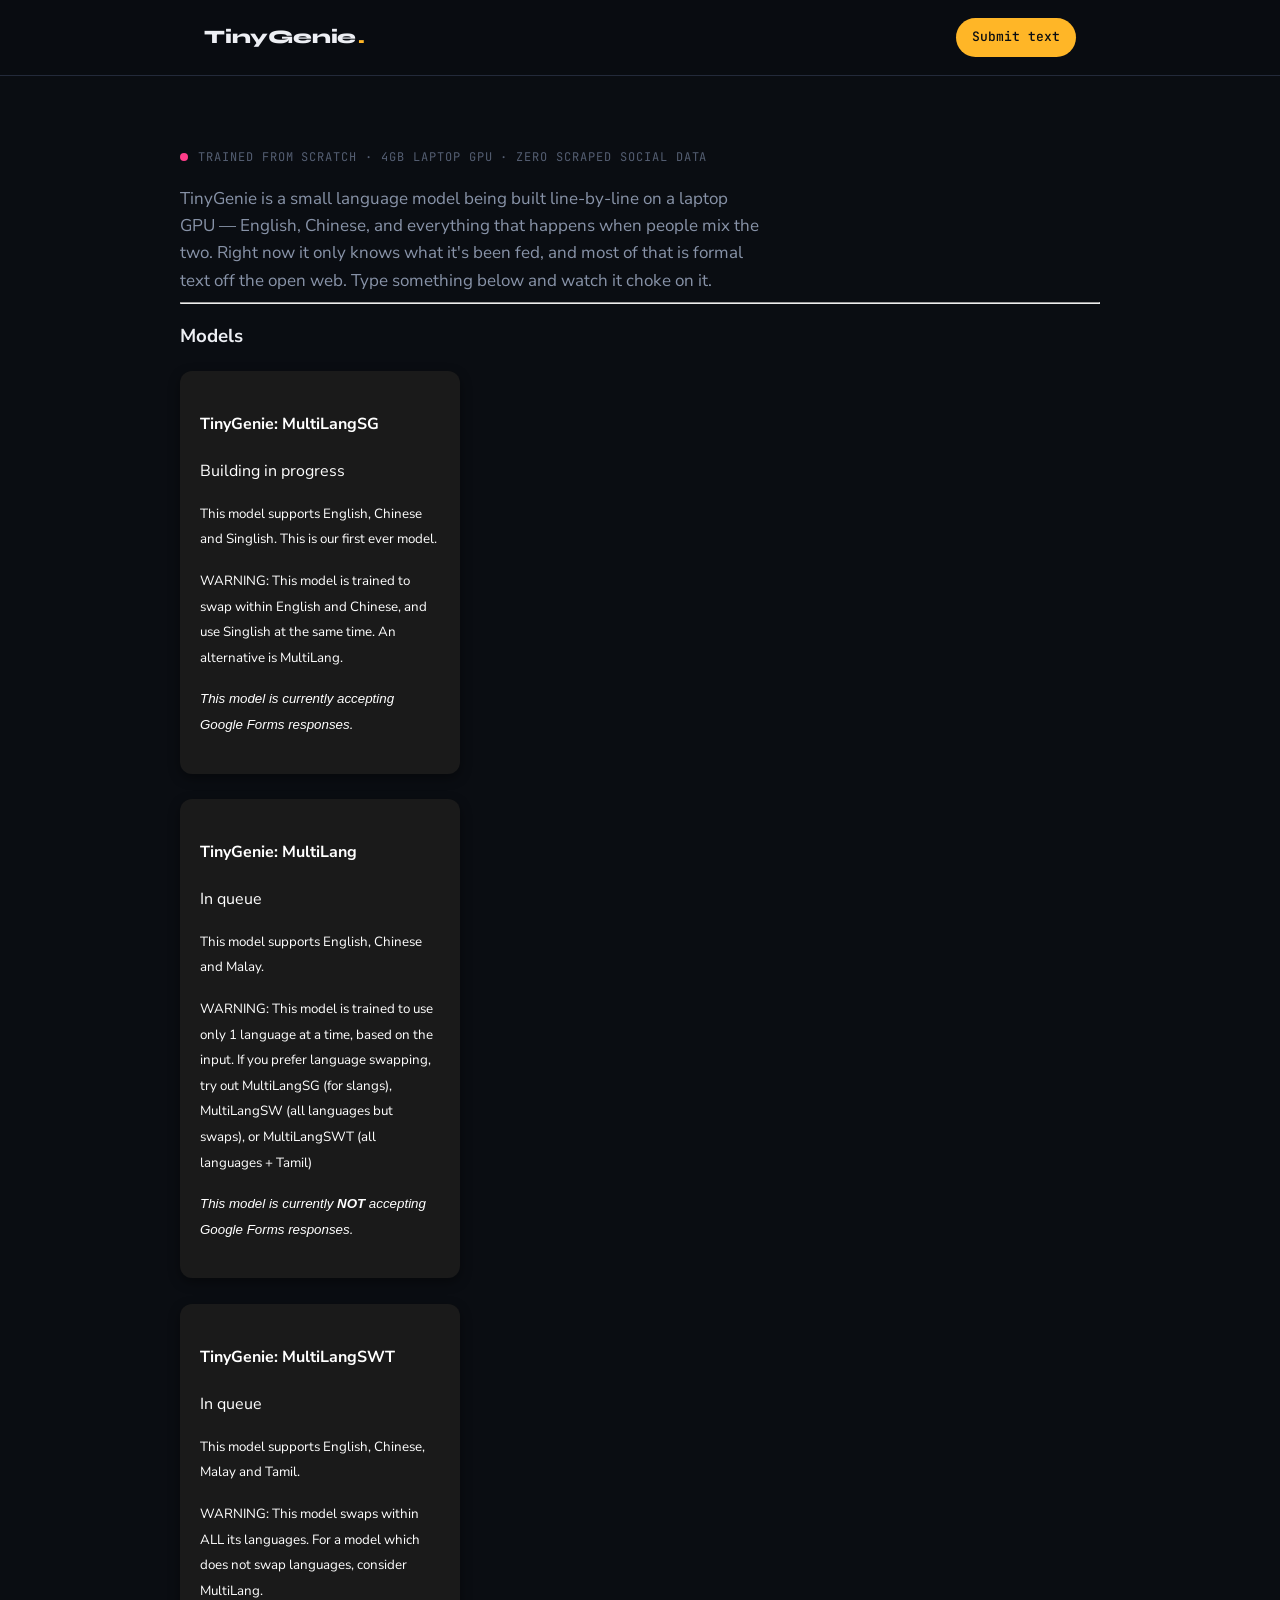
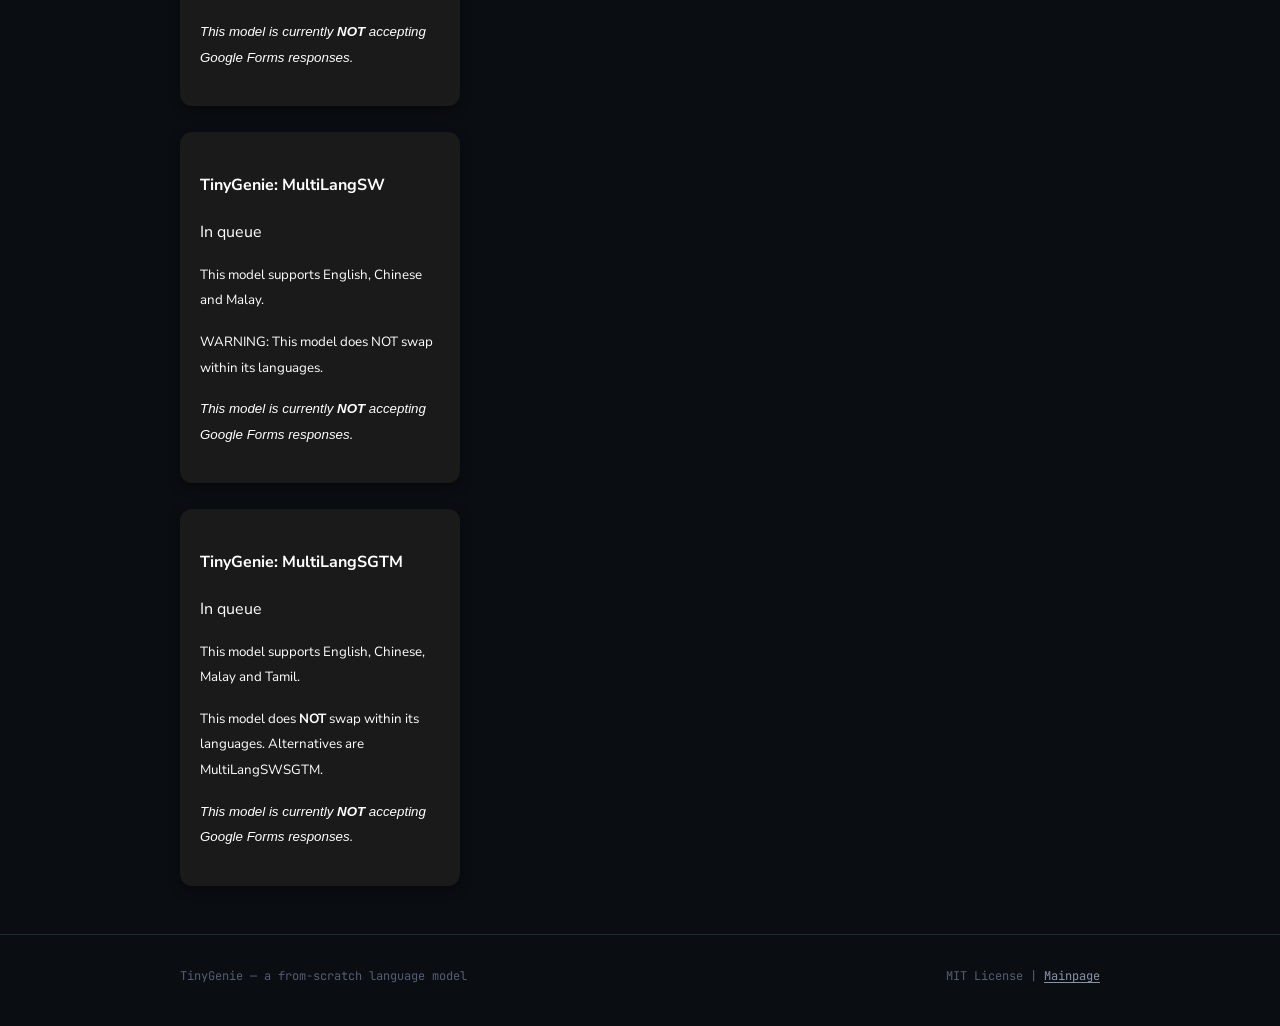
==== commit 9d05f1b7: "Update index.html" ====
--- a/content/index.html
+++ b/content/index.html
@@ -57,7 +57,7 @@
     <div id="card">
       <h4>TinyGenie: MultiLangSW</h4>
       <p>In queue</p>
-      <p>This model supports English, Chinese and Malay.</p>
+      <p><small>This model supports English, Chinese and Malay.</small></p>
       <p><small>WARNING: This model does NOT swap within its languages.</small></p>
       <p><small><i>This model is currently <b>NOT</b> accepting Google Forms responses.</i></small></p>
     </div>
@@ -67,7 +67,7 @@
       <p>In queue</p>
       <p><small>This model supports English, Chinese, Malay and Tamil.</small></p>
       <p><small>This model does <b>NOT</b> swap within its languages. Alternatives are MultiLangSWSGTM.</small></p>
-      <p><small>This model is currently <b>NOT</b> accepting Google Forms responses.</small></p>
+      <p><small><i>This model is currently <b>NOT</b> accepting Google Forms responses.</i></small></p>
 </main>
 
 <footer>
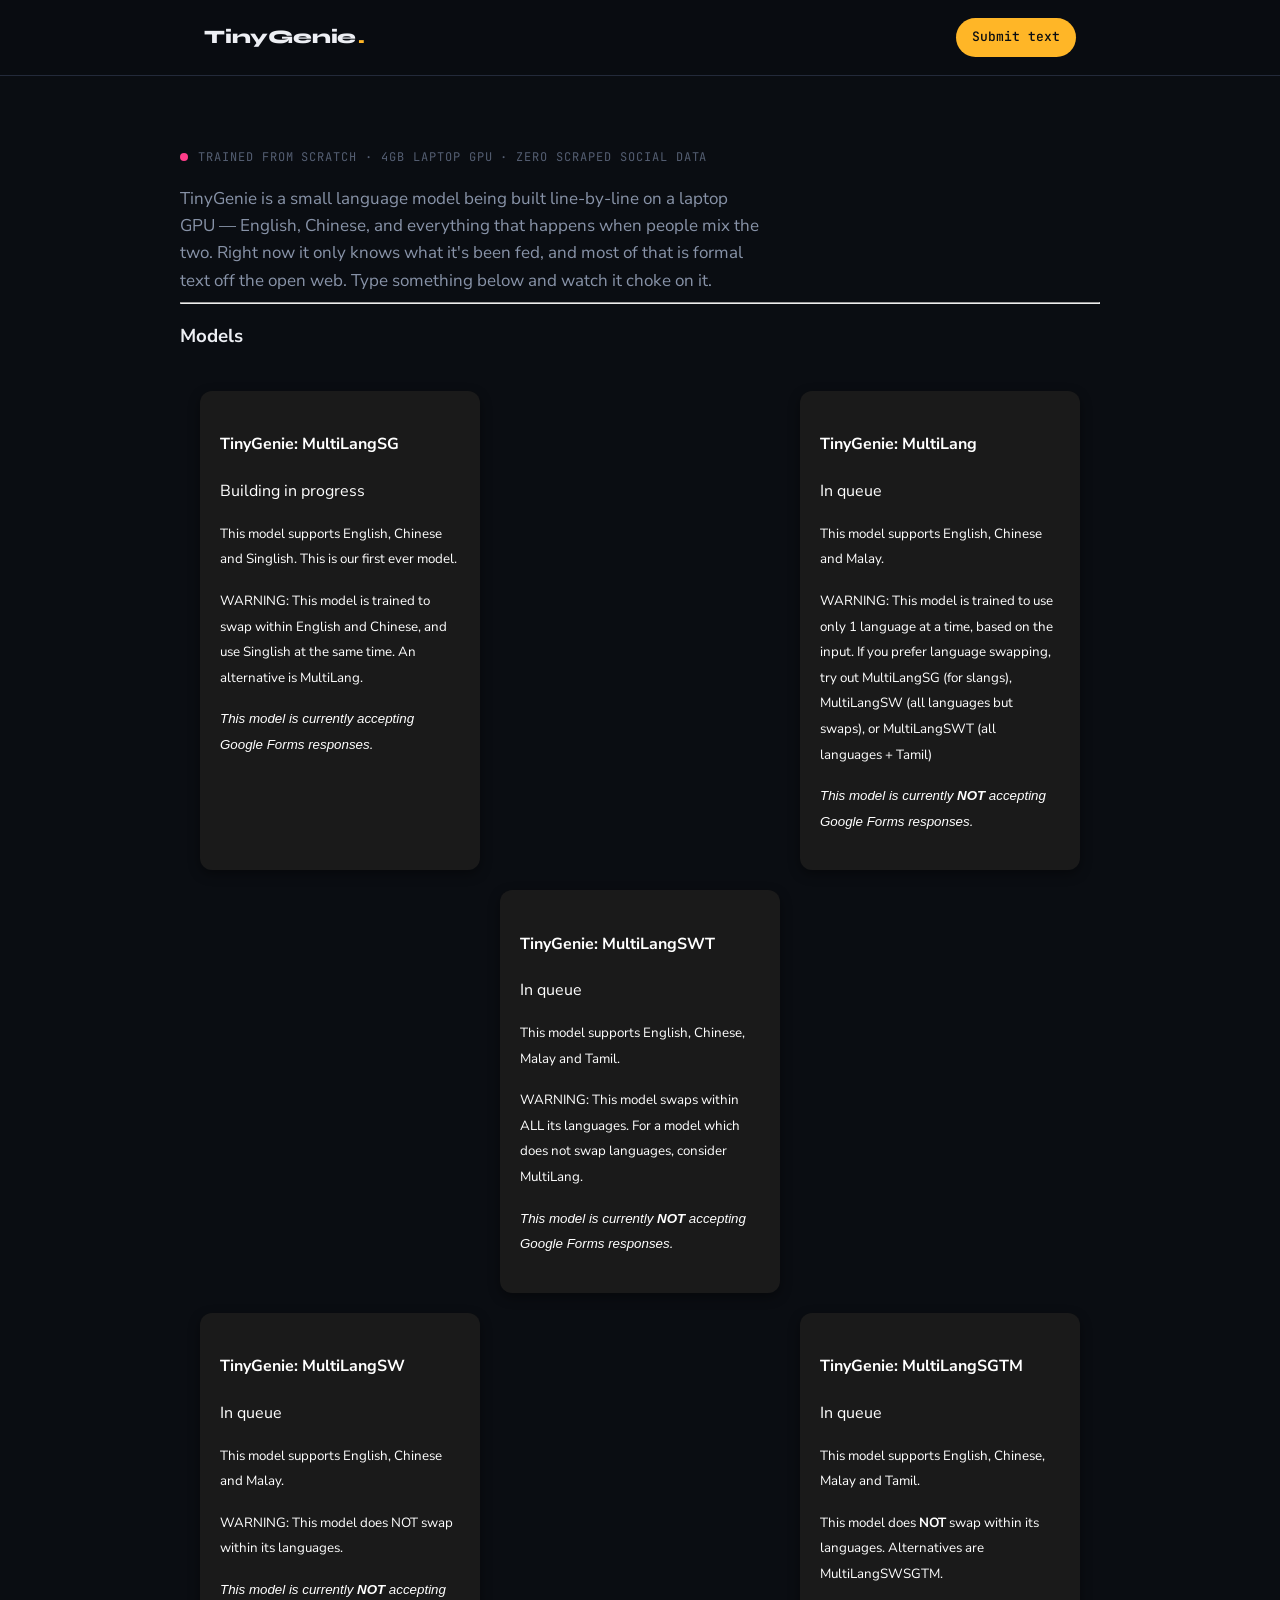
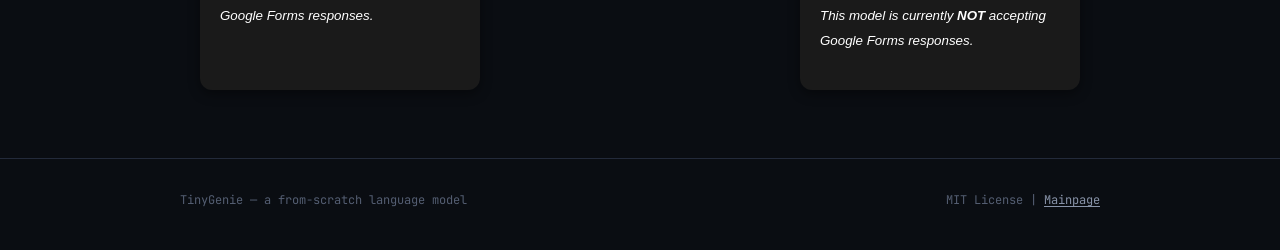
==== commit 035c9029: "Update index.html" ====
--- a/content/index.html
+++ b/content/index.html
@@ -30,7 +30,8 @@
     <p class="lede">TinyGenie is a small language model being built line-by-line on a laptop GPU — English, Chinese, and everything that happens when people mix the two. Right now it only knows what it's been fed, and most of that is formal text off the open web. Type something below and watch it choke on it.</p>
     <hr>
     <h3>Models</h3>
-    <div id="card">
+    <div class="card-container">
+    <div class="card">
       <h4>TinyGenie: MultiLangSG</h4>
       <p>Building in progress</p>
       <p><small>This model supports English, Chinese and Singlish. This is our first ever model.</small></p>
@@ -38,7 +39,7 @@
       <p><small><i>This model is currently accepting Google Forms responses.</i></small></p>
     </div>
     <br>
-    <div id="card">
+    <div class="card">
       <h4>TinyGenie: MultiLang</h4>
       <p>In queue</p>
       <p><small>This model supports English, Chinese and Malay.</small></p>
@@ -46,7 +47,7 @@
       <p><small><i>This model is currently <b>NOT</b> accepting Google Forms responses.</i></small></p>
     </div>
     <br>
-    <div id="card">
+    <div class="card">
       <h4>TinyGenie: MultiLangSWT</h4>
       <p>In queue
       <p><small>This model supports English, Chinese, Malay and Tamil.</small></p>
@@ -54,7 +55,7 @@
       <p><small><i>This model is currently <b>NOT</b> accepting Google Forms responses.</i></small></p>
     </div>
     <br>
-    <div id="card">
+    <div class="card">
       <h4>TinyGenie: MultiLangSW</h4>
       <p>In queue</p>
       <p><small>This model supports English, Chinese and Malay.</small></p>
@@ -62,12 +63,13 @@
       <p><small><i>This model is currently <b>NOT</b> accepting Google Forms responses.</i></small></p>
     </div>
     <br>
-    <div id="card">
+    <div class="card">
       <h4>TinyGenie: MultiLangSGTM</h4>
       <p>In queue</p>
       <p><small>This model supports English, Chinese, Malay and Tamil.</small></p>
       <p><small>This model does <b>NOT</b> swap within its languages. Alternatives are MultiLangSWSGTM.</small></p>
       <p><small><i>This model is currently <b>NOT</b> accepting Google Forms responses.</i></small></p>
+    </div>
 </main>
 
 <footer>
--- a/assets/css/card.css
+++ b/assets/css/card.css
@@ -1,9 +1,23 @@
-#card {
-  width: 280px;
+/* 1. Global Box Reset (Ensures padding doesn't break card widths) */
+*, *::before, *::after {
+  box-sizing: border-box;
+}
+
+/* 2. The Grid Container (Handles the iPad 1-column / 2-column auto-sizing) */
+.card-container {
+  display: grid;
+  grid-template-columns: repeat(auto-fit, minmax(280px, 1fr));
+  gap: 20px;       
+  width: 100%;     
+  padding: 20px;   
+}
+
+/* 3. Your Card Design (Changed from #card to .card) */
+.card {
+  width: 100%;     /* Lets the grid container stretch the card automatically */
   padding: 20px;
   background: #1a1a1a;
   border-radius: 12px;
   box-shadow: 0 4px 12px rgba(0,0,0,0.4);
   color: #fff;
-  font-family: 'Nunito Sans', sans-serif;
 }
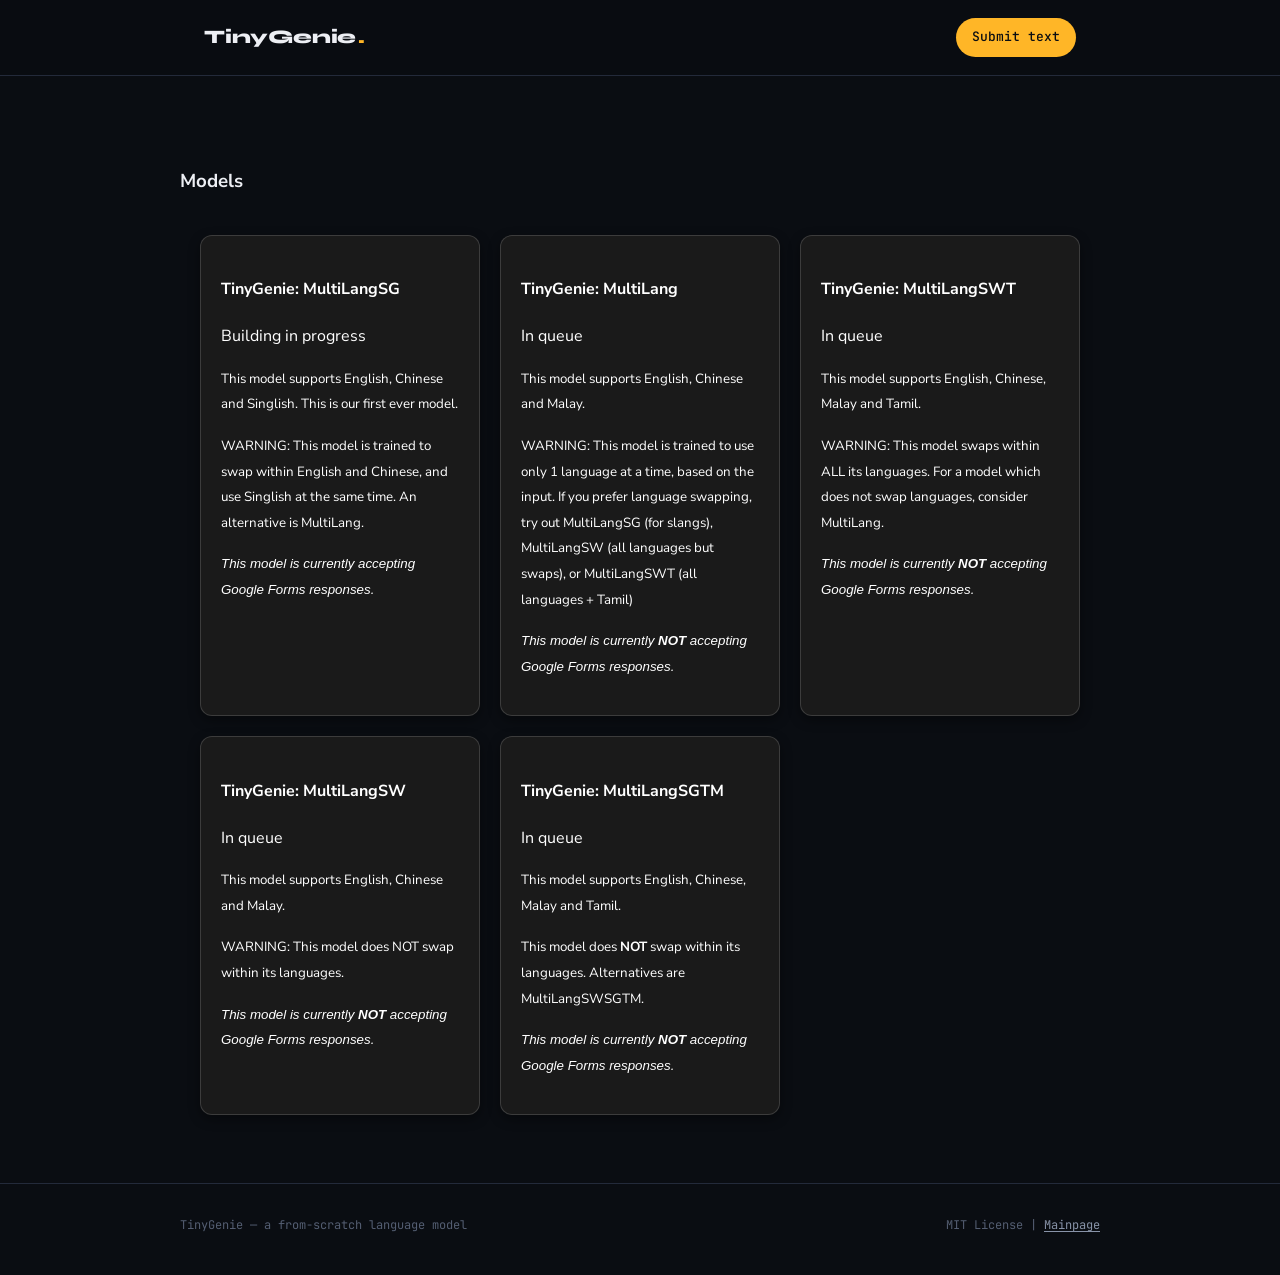
==== commit 7c6adb5d: "Update index.html" ====
--- a/content/index.html
+++ b/content/index.html
@@ -26,9 +26,6 @@
 
   <!-- ===== HERO ===== -->
   <section class="hero wrap" style="border-top:none;">
-    <p class="eyebrow">Trained from scratch · 4GB laptop GPU · zero scraped social data</p>
-    <p class="lede">TinyGenie is a small language model being built line-by-line on a laptop GPU — English, Chinese, and everything that happens when people mix the two. Right now it only knows what it's been fed, and most of that is formal text off the open web. Type something below and watch it choke on it.</p>
-    <hr>
     <h3>Models</h3>
     <div class="card-container">
     <div class="card">
@@ -38,7 +35,6 @@
       <p><small>WARNING: This model is trained to swap within English and Chinese, and use Singlish at the same time. An alternative is MultiLang.</small></p>
       <p><small><i>This model is currently accepting Google Forms responses.</i></small></p>
     </div>
-    <br>
     <div class="card">
       <h4>TinyGenie: MultiLang</h4>
       <p>In queue</p>
@@ -46,7 +42,6 @@
       <p><small>WARNING: This model is trained to use only 1 language at a time, based on the input. If you prefer language swapping, try out MultiLangSG (for slangs), MultiLangSW (all languages but swaps), or MultiLangSWT (all languages + Tamil)</small></p>
       <p><small><i>This model is currently <b>NOT</b> accepting Google Forms responses.</i></small></p>
     </div>
-    <br>
     <div class="card">
       <h4>TinyGenie: MultiLangSWT</h4>
       <p>In queue
@@ -54,7 +49,6 @@
       <p><small>WARNING: This model swaps within ALL its languages. For a model which does not swap languages, consider MultiLang.</small></p>
       <p><small><i>This model is currently <b>NOT</b> accepting Google Forms responses.</i></small></p>
     </div>
-    <br>
     <div class="card">
       <h4>TinyGenie: MultiLangSW</h4>
       <p>In queue</p>
@@ -62,7 +56,6 @@
       <p><small>WARNING: This model does NOT swap within its languages.</small></p>
       <p><small><i>This model is currently <b>NOT</b> accepting Google Forms responses.</i></small></p>
     </div>
-    <br>
     <div class="card">
       <h4>TinyGenie: MultiLangSGTM</h4>
       <p>In queue</p>
--- a/assets/css/card.css
+++ b/assets/css/card.css
@@ -1,22 +1,20 @@
-/* 1. Global Box Reset (Ensures padding doesn't break card widths) */
 *, *::before, *::after {
   box-sizing: border-box;
 }
 
-/* 2. The Grid Container (Handles the iPad 1-column / 2-column auto-sizing) */
 .card-container {
   display: grid;
   grid-template-columns: repeat(auto-fit, minmax(280px, 1fr));
-  gap: 20px;       
-  width: 100%;     
-  padding: 20px;   
+  gap: 20px;
+  width: 100%;
+  padding: 20px;
 }
 
-/* 3. Your Card Design (Changed from #card to .card) */
 .card {
-  width: 100%;     /* Lets the grid container stretch the card automatically */
+  width: 100%;
   padding: 20px;
   background: #1a1a1a;
+  border: 1px solid rgba(255,255,255,0.15);
   border-radius: 12px;
   box-shadow: 0 4px 12px rgba(0,0,0,0.4);
   color: #fff;
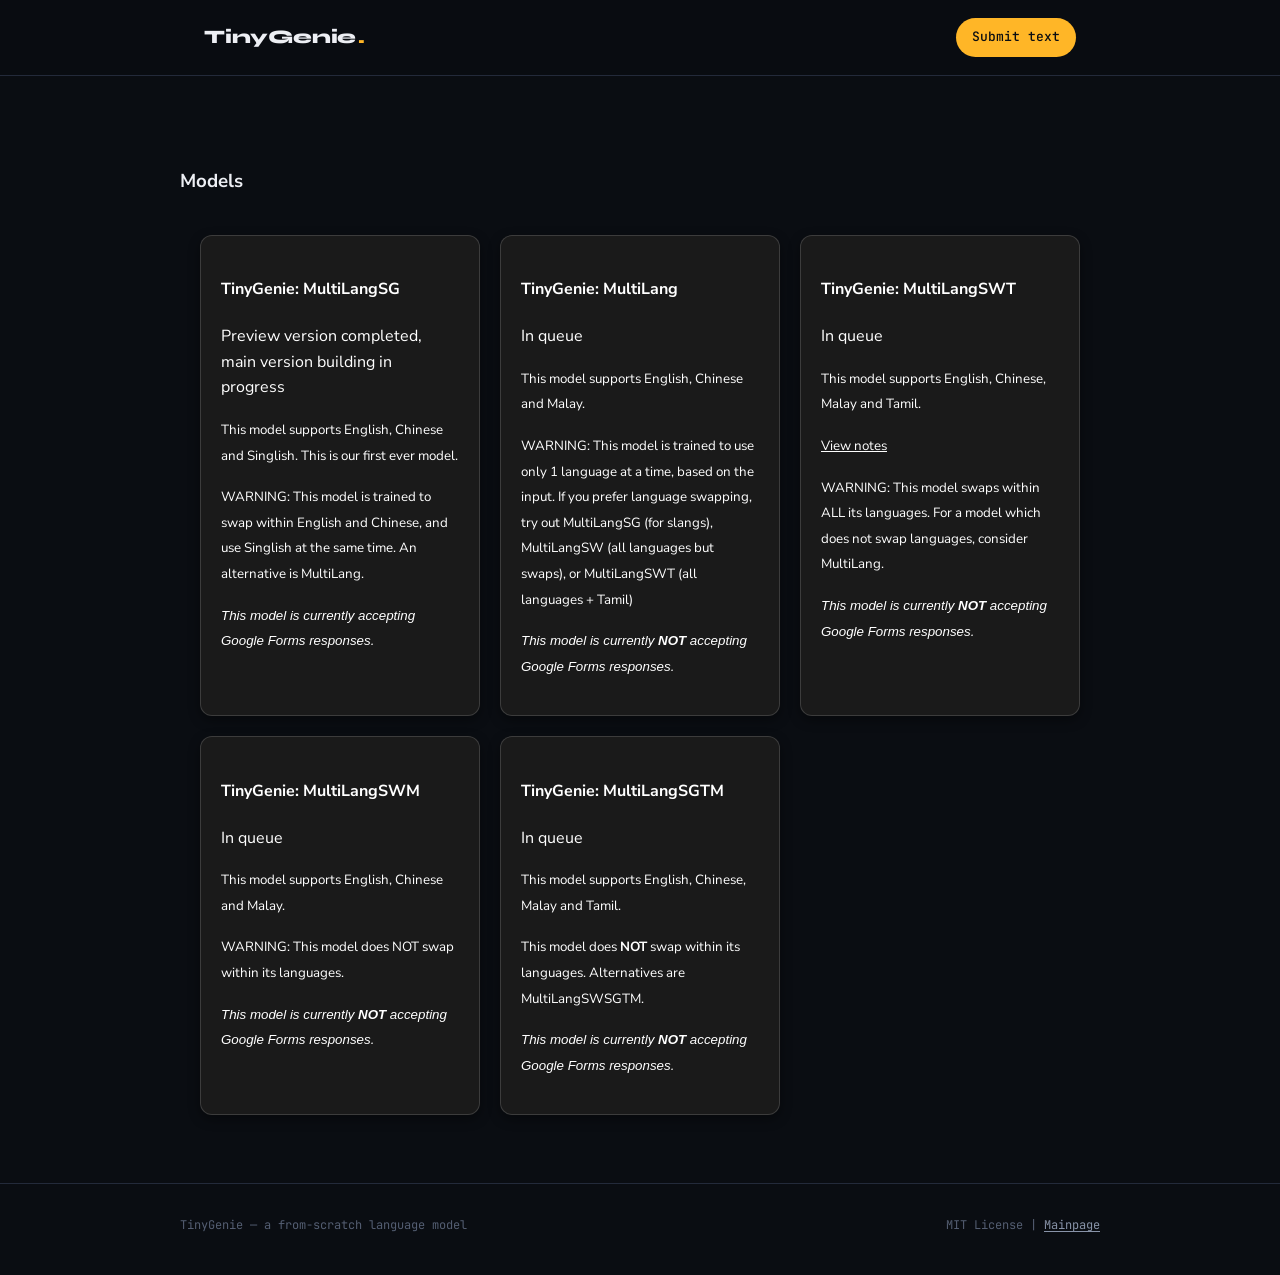
==== commit ff02b4f7: "Update index.html" ====
--- a/content/index.html
+++ b/content/index.html
@@ -30,7 +30,7 @@
     <div class="card-container">
     <div class="card">
       <h4>TinyGenie: MultiLangSG</h4>
-      <p>Building in progress</p>
+      <p>Preview version completed, main version building in progress</p>
       <p><small>This model supports English, Chinese and Singlish. This is our first ever model.</small></p>
       <p><small>WARNING: This model is trained to swap within English and Chinese, and use Singlish at the same time. An alternative is MultiLang.</small></p>
       <p><small><i>This model is currently accepting Google Forms responses.</i></small></p>
@@ -46,11 +46,12 @@
       <h4>TinyGenie: MultiLangSWT</h4>
       <p>In queue
       <p><small>This model supports English, Chinese, Malay and Tamil.</small></p>
+      <p><small><a href="../models/multilang-sg/model-preview/">View notes</a></small></p>
       <p><small>WARNING: This model swaps within ALL its languages. For a model which does not swap languages, consider MultiLang.</small></p>
       <p><small><i>This model is currently <b>NOT</b> accepting Google Forms responses.</i></small></p>
     </div>
     <div class="card">
-      <h4>TinyGenie: MultiLangSW</h4>
+      <h4>TinyGenie: MultiLangSWM</h4>
       <p>In queue</p>
       <p><small>This model supports English, Chinese and Malay.</small></p>
       <p><small>WARNING: This model does NOT swap within its languages.</small></p>
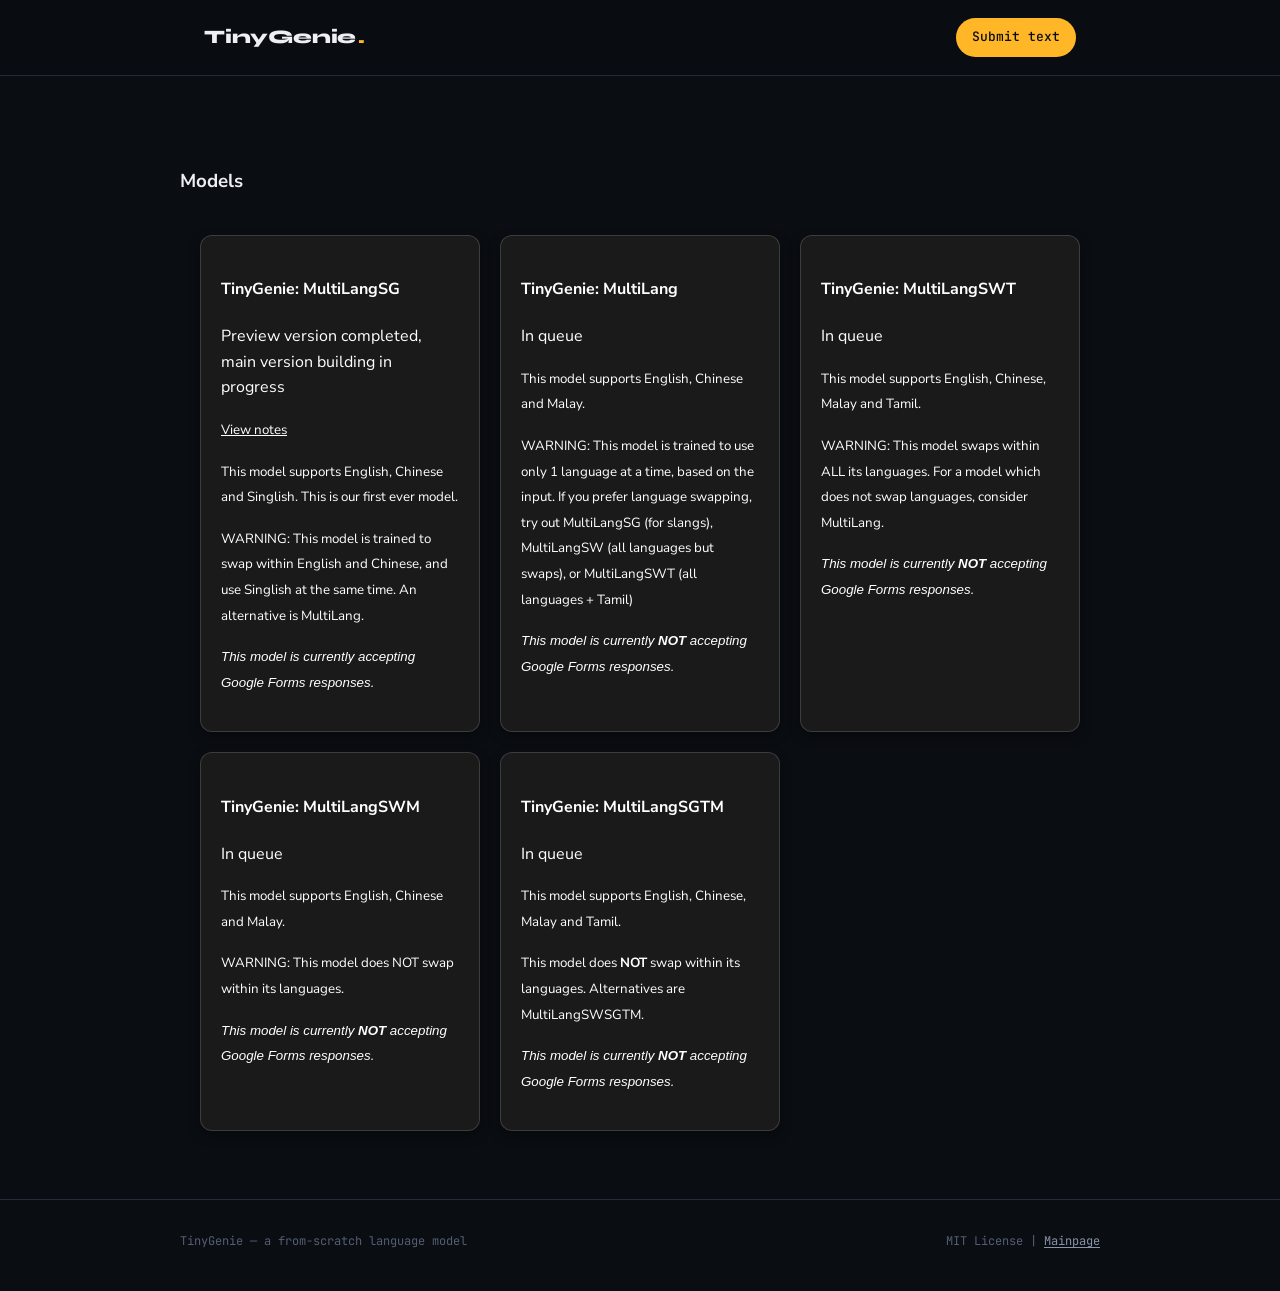
==== commit 516404d8: "Remove 'View notes' link from MultiLangSWT section Removed 'View notes' link from MultiLangSWT card." ====
--- a/content/index.html
+++ b/content/index.html
@@ -31,6 +31,7 @@
     <div class="card">
       <h4>TinyGenie: MultiLangSG</h4>
       <p>Preview version completed, main version building in progress</p>
+      <p><small><a href="../models/multilang-sg/model-preview/">View notes</a></small></p>
       <p><small>This model supports English, Chinese and Singlish. This is our first ever model.</small></p>
       <p><small>WARNING: This model is trained to swap within English and Chinese, and use Singlish at the same time. An alternative is MultiLang.</small></p>
       <p><small><i>This model is currently accepting Google Forms responses.</i></small></p>
@@ -46,7 +47,6 @@
       <h4>TinyGenie: MultiLangSWT</h4>
       <p>In queue
       <p><small>This model supports English, Chinese, Malay and Tamil.</small></p>
-      <p><small><a href="../models/multilang-sg/model-preview/">View notes</a></small></p>
       <p><small>WARNING: This model swaps within ALL its languages. For a model which does not swap languages, consider MultiLang.</small></p>
       <p><small><i>This model is currently <b>NOT</b> accepting Google Forms responses.</i></small></p>
     </div>
